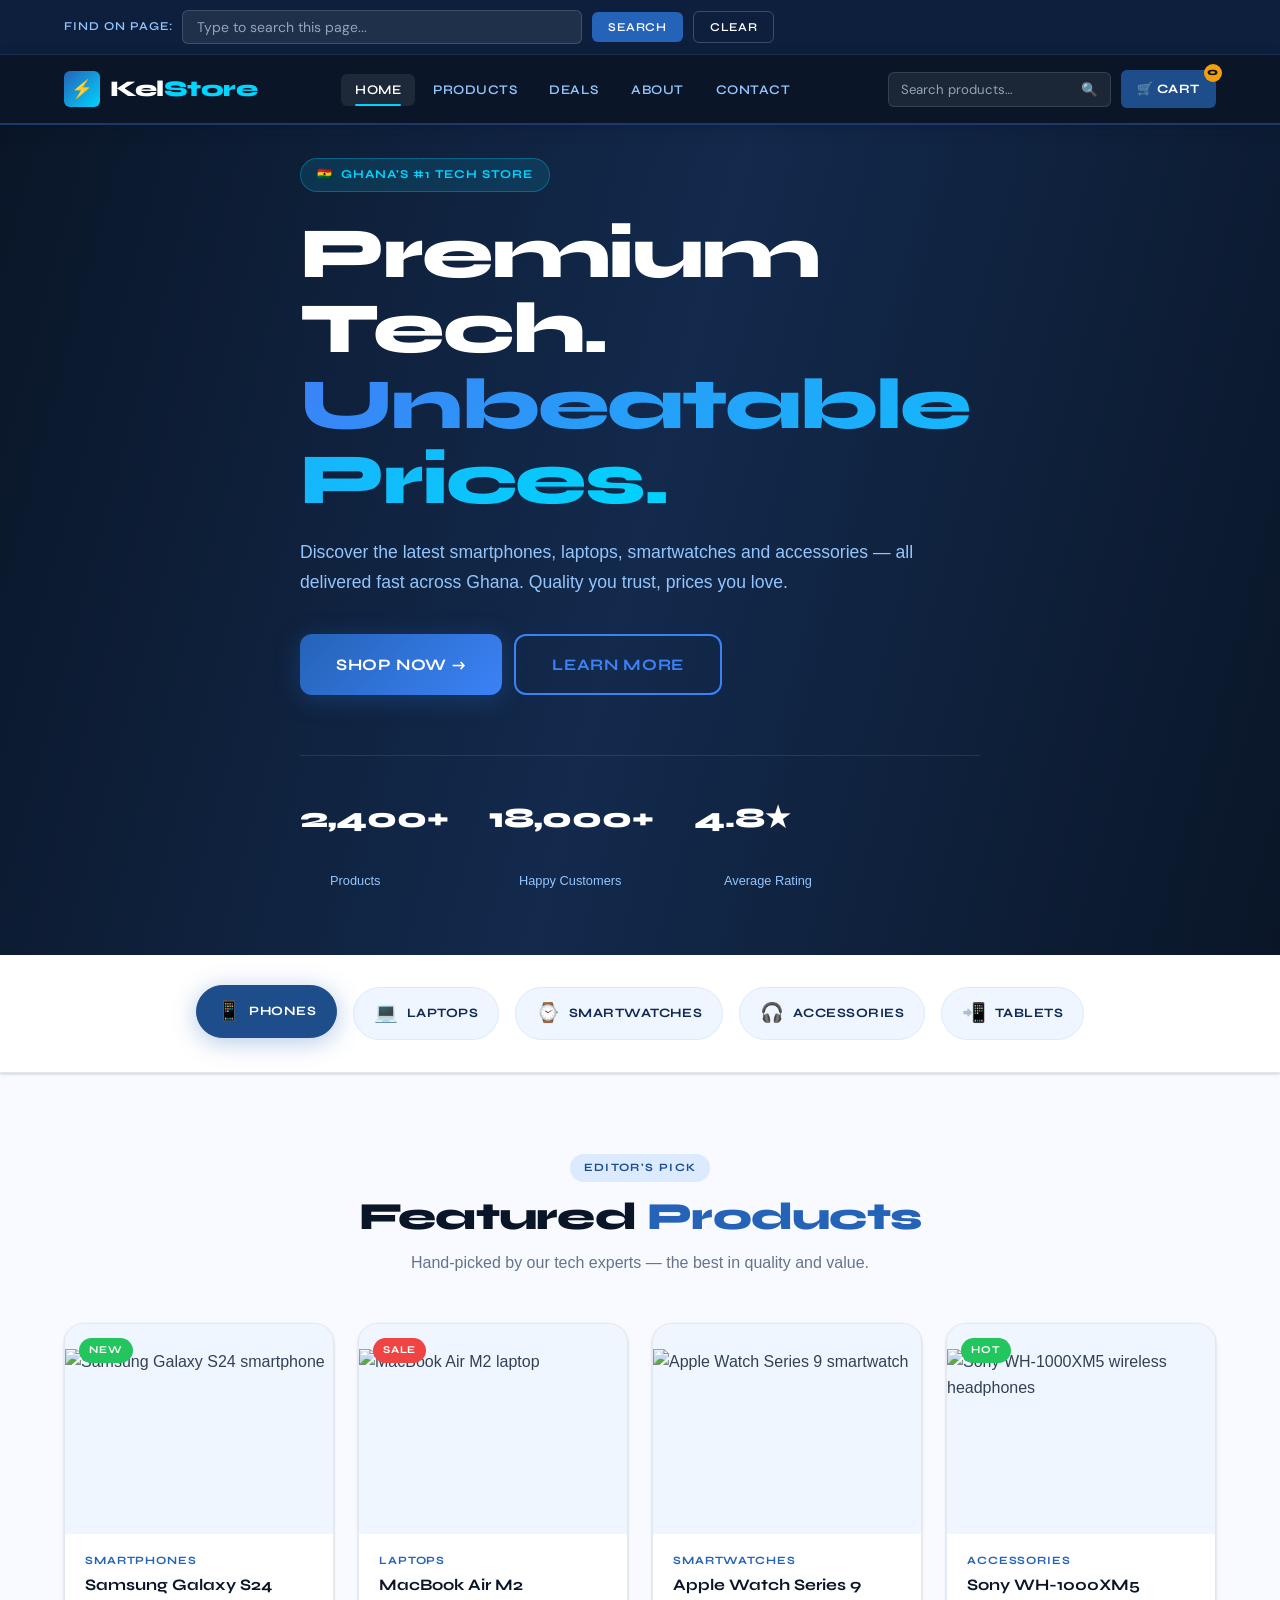
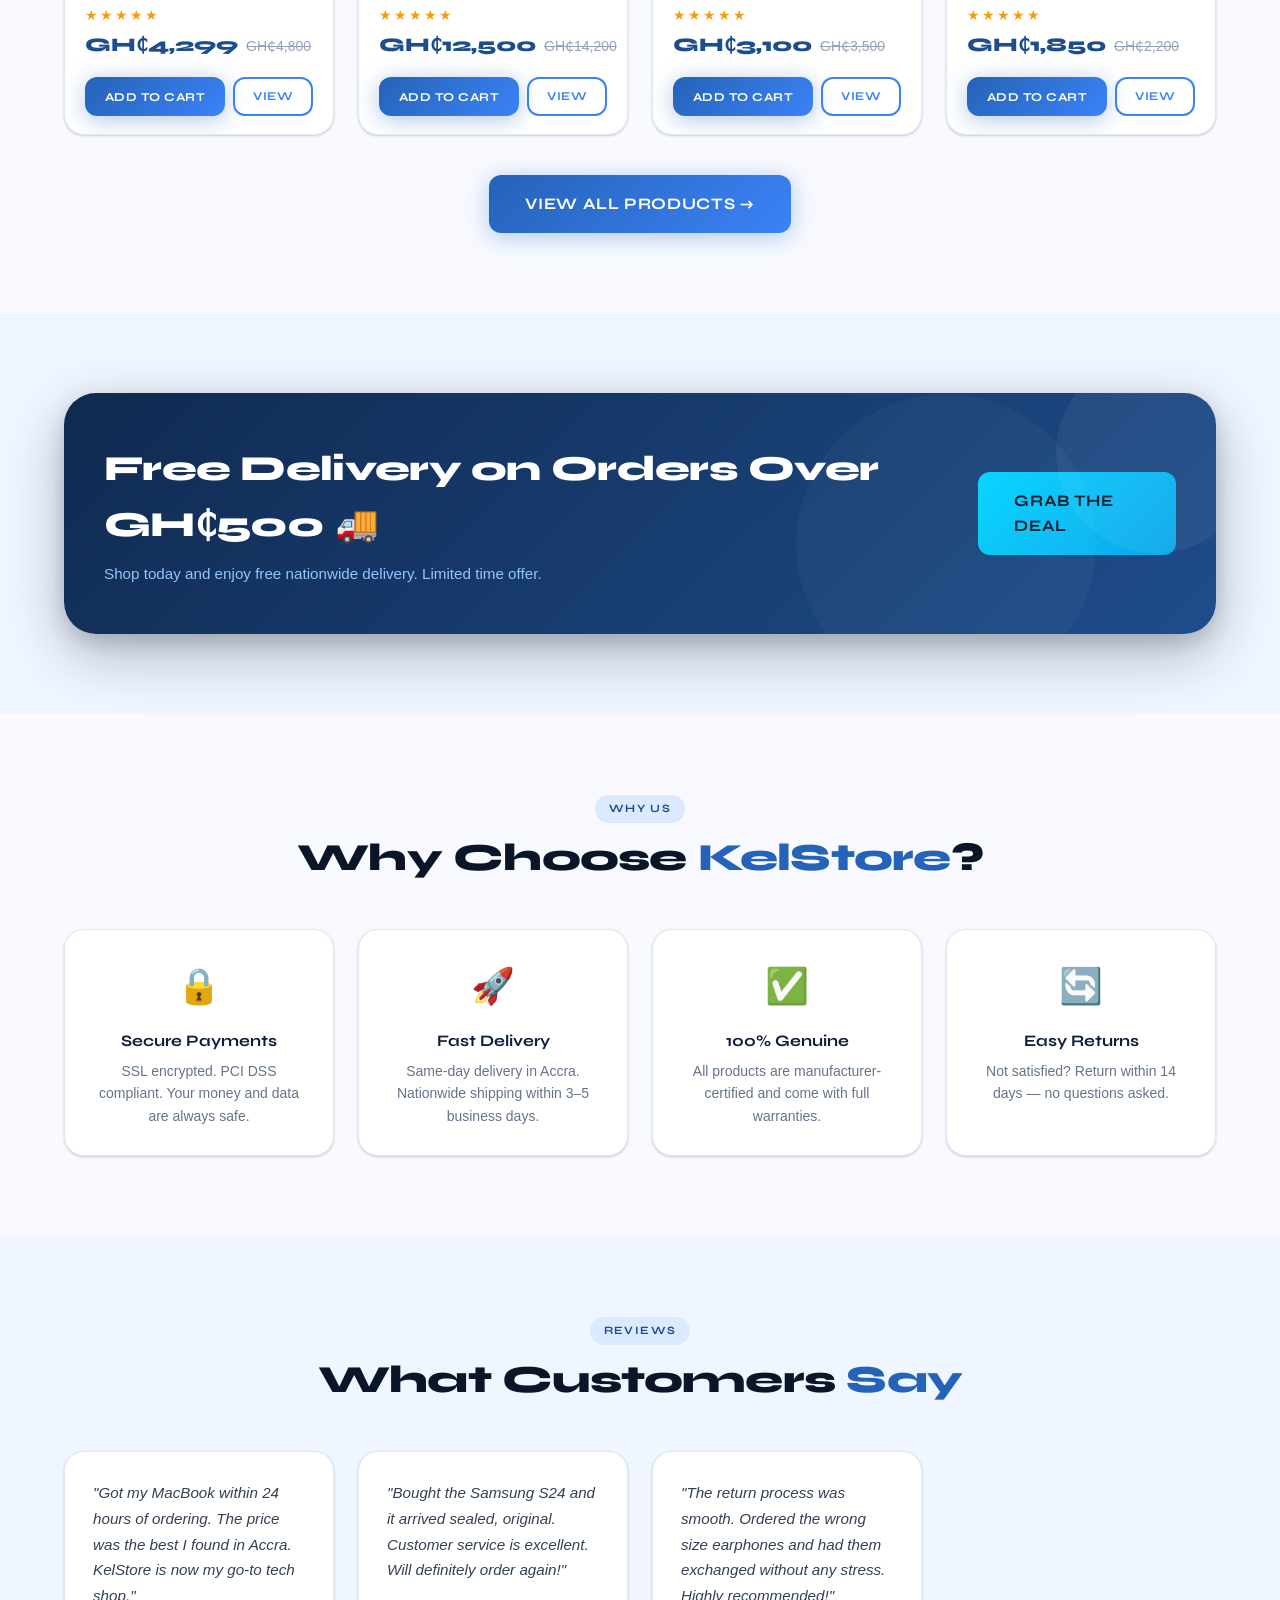
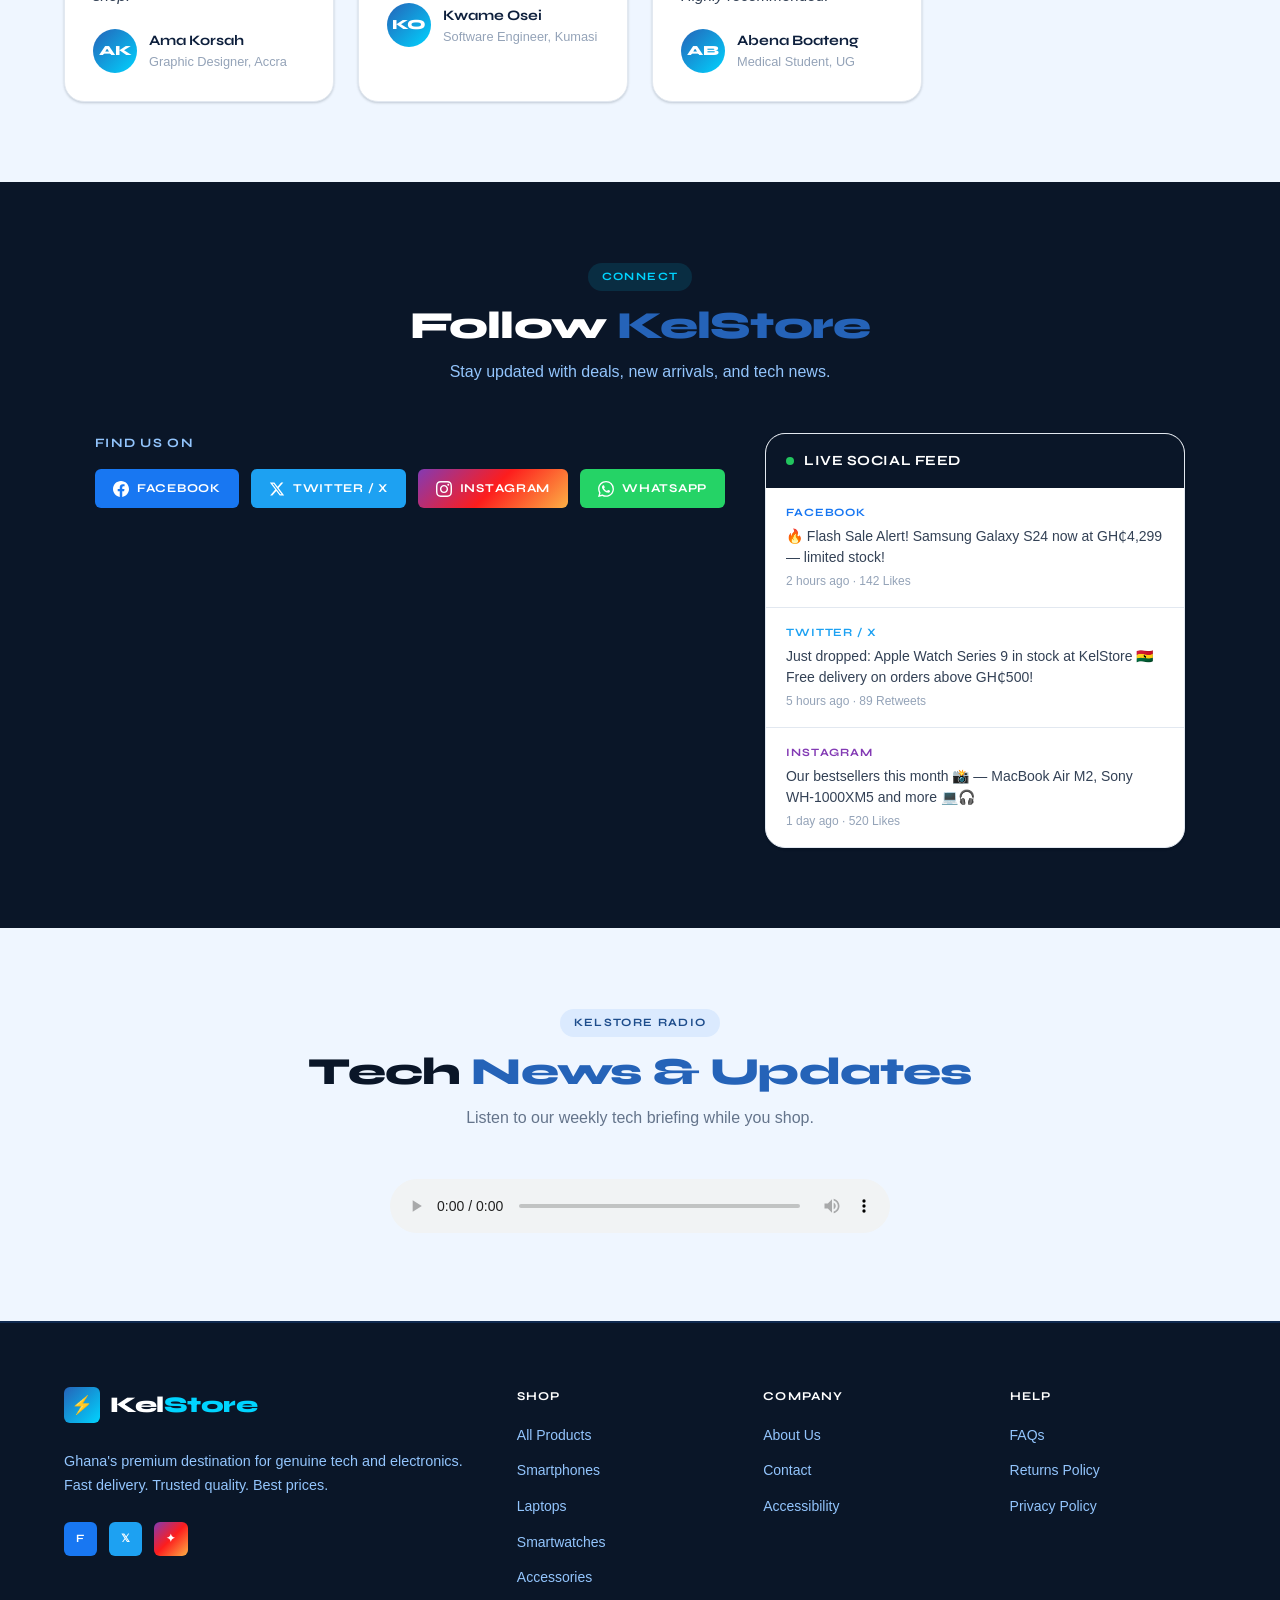
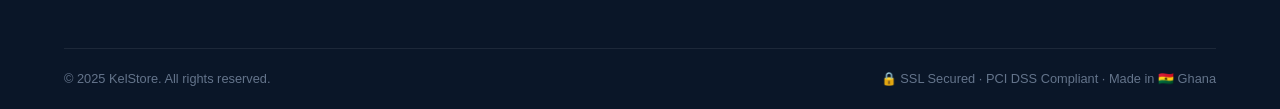
==== index.html @ a3b71a14 "New Commit Message" ====
<!DOCTYPE html>
<html lang="en">
<head>
  <meta charset="UTF-8">
  <meta name="viewport" content="width=device-width, initial-scale=1.0">
  <meta name="description" content="KelStore — Ghana's premium tech and electronics store. Shop phones, laptops, smartwatches and accessories.">
  <title>KelStore — Premium Tech & Electronics</title>
  <link rel="stylesheet" href="style.css">
  <link rel="icon" href="data:image/svg+xml,<svg xmlns='http://www.w3.org/2000/svg' viewBox='0 0 100 100'><text y='.9em' font-size='90'>⚡</text></svg>">

</head>
<body>

  <a href="#main-content" class="skip-link">Skip to main content</a>

  <div class="page-search-bar" role="search" aria-label="Search page content">
    <div class="container">
      <label for="pageSearchInput">Find on page:</label>
      <input type="search" id="pageSearchInput" class="page-search-input"
        placeholder="Type to search this page..." aria-label="Search text on this page">
      <button id="pageSearchBtn" class="page-search-btn" aria-label="Search">Search</button>
      <button id="pageSearchClear" class="page-search-btn" style="background:transparent;border:1px solid rgba(255,255,255,0.2);" aria-label="Clear search">Clear</button>
      <span id="searchStatus" style="color:var(--blue-200);font-size:0.8rem;margin-left:8px;" aria-live="polite"></span>
    </div>
  </div>

  <nav class="navbar" role="navigation" aria-label="Main navigation">
    <div class="nav-container">
      <a href="index.html" class="nav-logo" aria-label="KelStore Home">
        <div class="nav-logo-icon" aria-hidden="true">⚡</div>
        <span class="nav-logo-text">Kel<span>Store</span></span>
      </a>
      <ul class="nav-links" id="navLinks" role="list">
        <li><a href="index.html" class="active" aria-current="page">Home</a></li>
        <li><a href="products.html">Products</a></li>
        <li><a href="product-detail.html">Deals</a></li>
        <li><a href="about.html">About</a></li>
        <li><a href="contact.html">Contact</a></li>
      </ul>
      <div class="nav-actions">
        <div class="nav-search" role="search" aria-label="Search products">
          <label for="navSearchInput" class="sr-only">Search products</label>
          <input type="search" id="navSearchInput" placeholder="Search products…" aria-label="Search products">
          <button aria-label="Submit search">🔍</button>
        </div>
        <a href="cart.html" class="btn-cart" aria-label="View cart">
          🛒 Cart <span class="cart-badge" aria-label="items in cart">0</span>
        </a>
        <button class="nav-toggle" id="navToggle" aria-expanded="false" aria-controls="navLinks" aria-label="Toggle navigation menu">
          <span></span><span></span><span></span>
        </button>
      </div>
    </div>
  </nav>

  <main id="main-content">

    <!-- HERO — uploaded video, visible, text readable -->
    <section class="hero" aria-label="Welcome to KelStore">
      <video class="hero-video" autoplay muted loop playsinline aria-hidden="true">
        <source src="images/backdrop.mp4" type="video/mp4">
      </video>
      <div class="hero-overlay" aria-hidden="true"></div>

      <div class="container">
        <div class="hero-content">
          <div class="hero-tag"><span>🇬🇭</span> Ghana's #1 Tech Store</div>
          <h1 class="hero-title">
            Premium Tech.<br><span>Unbeatable Prices.</span>
          </h1>
          <p class="hero-subtitle">
            Discover the latest smartphones, laptops, smartwatches and accessories —
            all delivered fast across Ghana. Quality you trust, prices you love.
          </p>
          <div class="hero-cta">
            <a href="products.html" class="btn btn-primary btn-lg">Shop Now →</a>
            <a href="about.html" class="btn btn-secondary btn-lg">Learn More</a>
          </div>
          <div class="hero-stats">
            <div><div class="hero-stat-number">2,400+</div><div class="hero-stat-label">Products</div></div>
            <div><div class="hero-stat-number">18,000+</div><div class="hero-stat-label">Happy Customers</div></div>
            <div><div class="hero-stat-number">4.8★</div><div class="hero-stat-label">Average Rating</div></div>
          </div>
        </div>
      </div>
    </section>

    <!-- Category Strip -->
    <div class="category-strip">
      <div class="container">
        <div class="category-strip-inner">
          <a href="products.html?cat=phones"      class="category-chip active"><span>📱</span> Phones</a>
          <a href="products.html?cat=laptops"     class="category-chip"><span>💻</span> Laptops</a>
          <a href="products.html?cat=watches"     class="category-chip"><span>⌚</span> Smartwatches</a>
          <a href="products.html?cat=accessories" class="category-chip"><span>🎧</span> Accessories</a>
          <a href="products.html?cat=tablets"     class="category-chip"><span>📲</span> Tablets</a>
        </div>
      </div>
    </div>

    <!-- Featured Products — real images -->
    <section class="section" aria-labelledby="featured-title">
      <div class="container">
        <div class="section-header">
          <span class="section-tag">Editor's Pick</span>
          <h2 class="section-title" id="featured-title">Featured <span>Products</span></h2>
          <p class="section-subtitle">Hand-picked by our tech experts — the best in quality and value.</p>
        </div>

        <div class="product-grid">

          <!-- Samsung Galaxy S24 -->
          <article class="product-card" aria-label="Samsung Galaxy S24">
            <span class="product-card-badge new">New</span>
            <div class="product-card-image">
              <img src="https://images.unsplash.com/photo-1610945265064-0e34e5519bbf?w=400&q=80"
                alt="Samsung Galaxy S24 smartphone" loading="lazy">
            </div>
            <div class="product-card-body">
              <div class="product-card-category">Smartphones</div>
              <h3 class="product-card-name">Samsung Galaxy S24</h3>
              <div class="stars" aria-label="4.8 out of 5 stars">★★★★★</div>
              <div class="product-card-price">
                <span class="price-current">GH₵4,299</span>
                <span class="price-old">GH₵4,800</span>
              </div>
              <div class="product-card-footer">
                <button class="btn btn-primary btn-sm" style="flex:1"
                  onclick="addToCart('s24','Samsung Galaxy S24',4299,'https://images.unsplash.com/photo-1610945265064-0e34e5519bbf?w=80&q=60')"
                  aria-label="Add Samsung Galaxy S24 to cart">Add to Cart</button>
                <a href="product-detail.html" class="btn btn-secondary btn-sm">View</a>
              </div>
            </div>
          </article>

          <!-- MacBook Air M2 -->
          <article class="product-card" aria-label="MacBook Air M2">
            <span class="product-card-badge sale">Sale</span>
            <div class="product-card-image">
              <img src="https://images.unsplash.com/photo-1517336714731-489689fd1ca8?w=400&q=80"
                alt="MacBook Air M2 laptop" loading="lazy">
            </div>
            <div class="product-card-body">
              <div class="product-card-category">Laptops</div>
              <h3 class="product-card-name">MacBook Air M2</h3>
              <div class="stars" aria-label="4.9 out of 5 stars">★★★★★</div>
              <div class="product-card-price">
                <span class="price-current">GH₵12,500</span>
                <span class="price-old">GH₵14,200</span>
              </div>
              <div class="product-card-footer">
                <button class="btn btn-primary btn-sm" style="flex:1"
                  onclick="addToCart('mba','MacBook Air M2',12500,'https://images.unsplash.com/photo-1517336714731-489689fd1ca8?w=80&q=60')"
                  aria-label="Add MacBook Air M2 to cart">Add to Cart</button>
                <a href="product-detail.html" class="btn btn-secondary btn-sm">View</a>
              </div>
            </div>
          </article>

          <!-- Apple Watch Series 9 -->
          <article class="product-card" aria-label="Apple Watch Series 9">
            <div class="product-card-image">
              <img src="https://images.unsplash.com/photo-1546868871-7041f2a55e12?w=400&q=80"
                alt="Apple Watch Series 9 smartwatch" loading="lazy">
            </div>
            <div class="product-card-body">
              <div class="product-card-category">Smartwatches</div>
              <h3 class="product-card-name">Apple Watch Series 9</h3>
              <div class="stars" aria-label="4.7 out of 5 stars">★★★★★</div>
              <div class="product-card-price">
                <span class="price-current">GH₵3,100</span>
                <span class="price-old">GH₵3,500</span>
              </div>
              <div class="product-card-footer">
                <button class="btn btn-primary btn-sm" style="flex:1"
                  onclick="addToCart('aws9','Apple Watch Series 9',3100,'https://images.unsplash.com/photo-1546868871-7041f2a55e12?w=80&q=60')"
                  aria-label="Add Apple Watch Series 9 to cart">Add to Cart</button>
                <a href="product-detail.html" class="btn btn-secondary btn-sm">View</a>
              </div>
            </div>
          </article>

          <!-- Sony WH-1000XM5 -->
          <article class="product-card" aria-label="Sony WH-1000XM5 Headphones">
            <span class="product-card-badge new">Hot</span>
            <div class="product-card-image">
              <img src="https://images.unsplash.com/photo-1505740420928-5e560c06d30e?w=400&q=80"
                alt="Sony WH-1000XM5 wireless headphones" loading="lazy">
            </div>
            <div class="product-card-body">
              <div class="product-card-category">Accessories</div>
              <h3 class="product-card-name">Sony WH-1000XM5</h3>
              <div class="stars" aria-label="4.6 out of 5 stars">★★★★★</div>
              <div class="product-card-price">
                <span class="price-current">GH₵1,850</span>
                <span class="price-old">GH₵2,200</span>
              </div>
              <div class="product-card-footer">
                <button class="btn btn-primary btn-sm" style="flex:1"
                  onclick="addToCart('sony','Sony WH-1000XM5',1850,'https://images.unsplash.com/photo-1505740420928-5e560c06d30e?w=80&q=60')"
                  aria-label="Add Sony WH-1000XM5 to cart">Add to Cart</button>
                <a href="product-detail.html" class="btn btn-secondary btn-sm">View</a>
              </div>
            </div>
          </article>

        </div>

        <div style="text-align:center;margin-top:40px">
          <a href="products.html" class="btn btn-primary btn-lg">View All Products →</a>
        </div>
      </div>
    </section>

    <!-- Promo Banner -->
    <section class="section section-alt" aria-label="Current promotion">
      <div class="container">
        <div class="promo-banner">
          <div>
            <div class="promo-title">Free Delivery on Orders Over GH₵500 🚚</div>
            <p class="promo-subtitle">Shop today and enjoy free nationwide delivery. Limited time offer.</p>
          </div>
          <a href="products.html" class="btn btn-accent btn-lg">Grab the Deal</a>
        </div>
      </div>
    </section>

    <!-- Why KelStore -->
    <section class="section" aria-labelledby="features-title">
      <div class="container">
        <div class="section-header">
          <span class="section-tag">Why Us</span>
          <h2 class="section-title" id="features-title">Why Choose <span>KelStore</span>?</h2>
        </div>
        <div class="feature-grid">
          <div class="feature-card"><div class="feature-icon" aria-hidden="true">🔒</div><h3 class="feature-title">Secure Payments</h3><p class="feature-desc">SSL encrypted. PCI DSS compliant. Your money and data are always safe.</p></div>
          <div class="feature-card"><div class="feature-icon" aria-hidden="true">🚀</div><h3 class="feature-title">Fast Delivery</h3><p class="feature-desc">Same-day delivery in Accra. Nationwide shipping within 3–5 business days.</p></div>
          <div class="feature-card"><div class="feature-icon" aria-hidden="true">✅</div><h3 class="feature-title">100% Genuine</h3><p class="feature-desc">All products are manufacturer-certified and come with full warranties.</p></div>
          <div class="feature-card"><div class="feature-icon" aria-hidden="true">🔄</div><h3 class="feature-title">Easy Returns</h3><p class="feature-desc">Not satisfied? Return within 14 days — no questions asked.</p></div>
        </div>
      </div>
    </section>

    <!-- Testimonials -->
    <section class="section section-alt" aria-labelledby="testimonials-title">
      <div class="container">
        <div class="section-header">
          <span class="section-tag">Reviews</span>
          <h2 class="section-title" id="testimonials-title">What Customers <span>Say</span></h2>
        </div>
        <div class="product-grid">
          <div class="testimonial-card"><p class="testimonial-text">"Got my MacBook within 24 hours of ordering. The price was the best I found in Accra. KelStore is now my go-to tech shop."</p><div class="testimonial-author"><div class="testimonial-avatar" aria-hidden="true">AK</div><div><div class="testimonial-name">Ama Korsah</div><div class="testimonial-role">Graphic Designer, Accra</div></div></div></div>
          <div class="testimonial-card"><p class="testimonial-text">"Bought the Samsung S24 and it arrived sealed, original. Customer service is excellent. Will definitely order again!"</p><div class="testimonial-author"><div class="testimonial-avatar" aria-hidden="true">KO</div><div><div class="testimonial-name">Kwame Osei</div><div class="testimonial-role">Software Engineer, Kumasi</div></div></div></div>
          <div class="testimonial-card"><p class="testimonial-text">"The return process was smooth. Ordered the wrong size earphones and had them exchanged without any stress. Highly recommended!"</p><div class="testimonial-author"><div class="testimonial-avatar" aria-hidden="true">AB</div><div><div class="testimonial-name">Abena Boateng</div><div class="testimonial-role">Medical Student, UG</div></div></div></div>
        </div>
      </div>
    </section>

    <!-- Social Media & Newsfeed -->
    <section class="section section-dark" aria-labelledby="social-title">
      <div class="container">
        <div class="section-header">
          <span class="section-tag">Connect</span>
          <h2 class="section-title" id="social-title">Follow <span>KelStore</span></h2>
          <p class="section-subtitle">Stay updated with deals, new arrivals, and tech news.</p>
        </div>
        <div style="display:flex;flex-wrap:wrap;gap:40px;align-items:flex-start;justify-content:center;">
          <div>
            <h3 style="font-family:var(--font-display);color:var(--blue-200);font-size:.8rem;letter-spacing:.1em;text-transform:uppercase;margin-bottom:16px;">Find us on</h3>
            <div class="social-strip">
              <a href="#" class="social-btn facebook" target="_blank" rel="noopener noreferrer" aria-label="KelStore on Facebook"><svg width="16" height="16" viewBox="0 0 24 24" fill="currentColor" aria-hidden="true"><path d="M24 12.073c0-6.627-5.373-12-12-12s-12 5.373-12 12c0 5.99 4.388 10.954 10.125 11.854v-8.385H7.078v-3.47h3.047V9.43c0-3.007 1.792-4.669 4.533-4.669 1.312 0 2.686.235 2.686.235v2.953H15.83c-1.491 0-1.956.925-1.956 1.874v2.25h3.328l-.532 3.47h-2.796v8.385C19.612 23.027 24 18.062 24 12.073z"/></svg> Facebook</a>
              <a href="#" class="social-btn twitter" target="_blank" rel="noopener noreferrer" aria-label="KelStore on Twitter"><svg width="16" height="16" viewBox="0 0 24 24" fill="currentColor" aria-hidden="true"><path d="M18.244 2.25h3.308l-7.227 8.26 8.502 11.24H16.17l-5.214-6.817L4.99 21.75H1.68l7.73-8.835L1.254 2.25H8.08l4.713 6.231zm-1.161 17.52h1.833L7.084 4.126H5.117z"/></svg> Twitter / X</a>
              <a href="#" class="social-btn instagram" target="_blank" rel="noopener noreferrer" aria-label="KelStore on Instagram"><svg width="16" height="16" viewBox="0 0 24 24" fill="currentColor" aria-hidden="true"><path d="M12 2.163c3.204 0 3.584.012 4.85.07 3.252.148 4.771 1.691 4.919 4.919.058 1.265.069 1.645.069 4.849 0 3.205-.012 3.584-.069 4.849-.149 3.225-1.664 4.771-4.919 4.919-1.266.058-1.644.07-4.85.07-3.204 0-3.584-.012-4.849-.07-3.26-.149-4.771-1.699-4.919-4.92-.058-1.265-.07-1.644-.07-4.849 0-3.204.013-3.583.07-4.849.149-3.227 1.664-4.771 4.919-4.919 1.266-.057 1.645-.069 4.849-.069zm0-2.163c-3.259 0-3.667.014-4.947.072-4.358.2-6.78 2.618-6.98 6.98-.059 1.281-.073 1.689-.073 4.948 0 3.259.014 3.668.072 4.948.2 4.358 2.618 6.78 6.98 6.98 1.281.058 1.689.072 4.948.072 3.259 0 3.668-.014 4.948-.072 4.354-.2 6.782-2.618 6.979-6.98.059-1.28.073-1.689.073-4.948 0-3.259-.014-3.667-.072-4.947-.196-4.354-2.617-6.78-6.979-6.98-1.281-.059-1.69-.073-4.949-.073zm0 5.838c-3.403 0-6.162 2.759-6.162 6.162s2.759 6.163 6.162 6.163 6.162-2.759 6.162-6.163c0-3.403-2.759-6.162-6.162-6.162zm0 10.162c-2.209 0-4-1.79-4-4 0-2.209 1.791-4 4-4s4 1.791 4 4c0 2.21-1.791 4-4 4zm6.406-11.845c-.796 0-1.441.645-1.441 1.44s.645 1.44 1.441 1.44c.795 0 1.439-.645 1.439-1.44s-.644-1.44-1.439-1.44z"/></svg> Instagram</a>
              <a href="#" class="social-btn whatsapp" target="_blank" rel="noopener noreferrer" aria-label="KelStore on WhatsApp"><svg width="16" height="16" viewBox="0 0 24 24" fill="currentColor" aria-hidden="true"><path d="M17.472 14.382c-.297-.149-1.758-.867-2.03-.967-.273-.099-.471-.148-.67.15-.197.297-.767.966-.94 1.164-.173.199-.347.223-.644.075-.297-.15-1.255-.463-2.39-1.475-.883-.788-1.48-1.761-1.653-2.059-.173-.297-.018-.458.13-.606.134-.133.298-.347.446-.52.149-.174.198-.298.298-.497.099-.198.05-.371-.025-.52-.075-.149-.669-1.612-.916-2.207-.242-.579-.487-.5-.669-.51-.173-.008-.371-.01-.57-.01-.198 0-.52.074-.792.372-.272.297-1.04 1.016-1.04 2.479 0 1.462 1.065 2.875 1.213 3.074.149.198 2.096 3.2 5.077 4.487.709.306 1.262.489 1.694.625.712.227 1.36.195 1.871.118.571-.085 1.758-.719 2.006-1.413.248-.694.248-1.289.173-1.413-.074-.124-.272-.198-.57-.347m-5.421 7.403h-.004a9.87 9.87 0 01-5.031-1.378l-.361-.214-3.741.982.998-3.648-.235-.374a9.86 9.86 0 01-1.51-5.26c.001-5.45 4.436-9.884 9.888-9.884 2.64 0 5.122 1.03 6.988 2.898a9.825 9.825 0 012.893 6.994c-.003 5.45-4.437 9.884-9.885 9.884m8.413-18.297A11.815 11.815 0 0012.05 0C5.495 0 .16 5.335.157 11.892c0 2.096.547 4.142 1.588 5.945L.057 24l6.305-1.654a11.882 11.882 0 005.683 1.448h.005c6.554 0 11.89-5.335 11.893-11.893a11.821 11.821 0 00-3.48-8.413z"/></svg> WhatsApp</a>
            </div>
          </div>
          <div style="flex:1;min-width:280px;max-width:420px;">
            <div class="newsfeed" role="feed" aria-label="KelStore social media updates">
              <div class="newsfeed-header"><div class="newsfeed-dot" aria-hidden="true"></div><h3>Live Social Feed</h3></div>
              <div class="newsfeed-item"><div class="newsfeed-platform fb">Facebook</div><p class="newsfeed-text">🔥 Flash Sale Alert! Samsung Galaxy S24 now at GH₵4,299 — limited stock!</p><div class="newsfeed-time">2 hours ago · 142 Likes</div></div>
              <div class="newsfeed-item"><div class="newsfeed-platform tw">Twitter / X</div><p class="newsfeed-text">Just dropped: Apple Watch Series 9 in stock at KelStore 🇬🇭 Free delivery on orders above GH₵500!</p><div class="newsfeed-time">5 hours ago · 89 Retweets</div></div>
              <div class="newsfeed-item"><div class="newsfeed-platform ig">Instagram</div><p class="newsfeed-text">Our bestsellers this month 📸 — MacBook Air M2, Sony WH-1000XM5 and more 💻🎧</p><div class="newsfeed-time">1 day ago · 520 Likes</div></div>
            </div>
          </div>
        </div>
      </div>
    </section>

    <!-- Audio multimedia element -->
    <section class="section section-alt" aria-labelledby="media-title">
      <div class="container" style="text-align:center">
        <div class="section-header">
          <span class="section-tag">KelStore Radio</span>
          <h2 class="section-title" id="media-title">Tech <span>News & Updates</span></h2>
          <p class="section-subtitle">Listen to our weekly tech briefing while you shop.</p>
        </div>
        <audio controls style="width:100%;max-width:500px;margin:0 auto;border-radius:var(--radius-md);" aria-label="KelStore weekly tech briefing audio">
          <source src="https://www.w3schools.com/html/horse.ogg" type="audio/ogg">
          <source src="https://www.w3schools.com/html/horse.mp3" type="audio/mpeg">
          Your browser does not support the audio element.
        </audio>
      </div>
    </section>

  </main>

  <footer role="contentinfo">
    <div class="container">
      <div class="footer-grid">
        <div>
          <a href="index.html" class="nav-logo" aria-label="KelStore home" style="margin-bottom:12px;display:inline-flex">
            <div class="nav-logo-icon" aria-hidden="true">⚡</div>
            <span class="nav-logo-text">Kel<span>Store</span></span>
          </a>
          <p class="footer-brand-desc">Ghana's premium destination for genuine tech and electronics. Fast delivery. Trusted quality. Best prices.</p>
          <div class="social-strip">
            <a href="#" class="social-btn facebook" style="padding:8px 12px;font-size:.7rem" aria-label="Facebook">f</a>
            <a href="#" class="social-btn twitter"  style="padding:8px 12px;font-size:.7rem" aria-label="Twitter">𝕏</a>
            <a href="#" class="social-btn instagram" style="padding:8px 12px;font-size:.7rem" aria-label="Instagram">✦</a>
          </div>
        </div>
        <div><h3 class="footer-heading">Shop</h3><ul class="footer-links"><li><a href="products.html">All Products</a></li><li><a href="products.html">Smartphones</a></li><li><a href="products.html">Laptops</a></li><li><a href="products.html">Smartwatches</a></li><li><a href="products.html">Accessories</a></li></ul></div>
        <div><h3 class="footer-heading">Company</h3><ul class="footer-links"><li><a href="about.html">About Us</a></li><li><a href="contact.html">Contact</a></li><li><a href="about.html">Accessibility</a></li></ul></div>
        <div><h3 class="footer-heading">Help</h3><ul class="footer-links"><li><a href="contact.html">FAQs</a></li><li><a href="#">Returns Policy</a></li><li><a href="#">Privacy Policy</a></li></ul></div>
      </div>
      <div class="footer-bottom">
        <p>© 2025 KelStore. All rights reserved.</p>
        <p>🔒 SSL Secured · PCI DSS Compliant · Made in 🇬🇭 Ghana</p>
      </div>
    </div>
  </footer>

  <script src="js/main.js"></script>
</body>
</html>
---- style.css ----
/* =============================================
   KELSTORE — External Stylesheet
   Blue & White Corporate Tech Theme
   ============================================= */

@import url('https://fonts.googleapis.com/css2?family=Syne:wght@400;600;700;800&family=DM+Sans:ital,wght@0,300;0,400;0,500;1,300&display=swap');

/* ── CSS Variables ───────────────────────── */
:root {
  --blue-900: #0a1628;
  --blue-800: #0d1f3c;
  --blue-700: #102a50;
  --blue-600: #1a3a6b;
  --blue-500: #1e4d8c;
  --blue-400: #2563b8;
  --blue-300: #3b82f6;
  --blue-200: #93c5fd;
  --blue-100: #dbeafe;
  --blue-50:  #eff6ff;
  --white:    #ffffff;
  --off-white:#f8faff;
  --grey-100: #e2e8f0;
  --grey-300: #94a3b8;
  --grey-500: #64748b;
  --grey-700: #334155;
  --accent:   #00d4ff;
  --accent2:  #f59e0b;
  --danger:   #ef4444;
  --success:  #22c55e;

  --font-display: 'Syne', sans-serif;
  --font-body:    'DM Sans', sans-serif;

  --radius-sm:  6px;
  --radius-md:  12px;
  --radius-lg:  20px;
  --radius-xl:  32px;

  --shadow-sm:  0 1px 3px rgba(10,22,40,0.12), 0 1px 2px rgba(10,22,40,0.08);
  --shadow-md:  0 4px 16px rgba(10,22,40,0.16), 0 2px 6px rgba(10,22,40,0.10);
  --shadow-lg:  0 10px 40px rgba(10,22,40,0.20), 0 4px 12px rgba(10,22,40,0.12);
  --shadow-xl:  0 20px 60px rgba(10,22,40,0.28), 0 8px 20px rgba(10,22,40,0.16);
  --shadow-blue: 0 4px 24px rgba(37,99,184,0.35);

  --transition: all 0.25s cubic-bezier(0.4,0,0.2,1);
  --nav-height: 70px;
}

/* ── Reset & Base ────────────────────────── */
*, *::before, *::after {
  box-sizing: border-box;
  margin: 0;
  padding: 0;
}

html {
  scroll-behavior: smooth;
  font-size: 16px;
}

body {
  font-family: 'Poppins', sans-serif;
  background-color: var(--off-white);
  color: var(--grey-700);
  line-height: 1.6;
  min-width: 320px;
  overflow-x: hidden;
}

img, video {
  max-width: 100%;
  display: block;
}

a {
  color: inherit;
  text-decoration: none;
}

ul {
  list-style: none;
}

/* ── Skip to content (Accessibility) ─────── */
.skip-link {
  position: absolute;
  top: -60px;
  left: 0;
  background: var(--accent);
  color: var(--blue-900);
  padding: 12px 20px;
  font-family: var(--font-display);
  font-weight: 700;
  font-size: 0.875rem;
  letter-spacing: 0.05em;
  text-transform: uppercase;
  z-index: 9999;
  border-bottom-right-radius: var(--radius-md);
  transition: var(--transition);
}

.skip-link:focus {
  top: 0;
}

/* ── On-page text search ─────────────────── */
.page-search-bar {
  background: var(--blue-800);
  border-bottom: 1px solid rgba(255,255,255,0.08);
  padding: 10px 0;
}

.page-search-bar .container {
  display: flex;
  align-items: center;
  gap: 10px;
}

.page-search-bar label {
  color: var(--blue-200);
  font-family: var(--font-display);
  font-size: 0.75rem;
  font-weight: 600;
  letter-spacing: 0.08em;
  text-transform: uppercase;
  white-space: nowrap;
}

.page-search-input {
  flex: 1;
  max-width: 400px;
  background: rgba(255,255,255,0.08);
  border: 1px solid rgba(255,255,255,0.15);
  border-radius: var(--radius-sm);
  color: var(--white);
  font-family: var(--font-body);
  font-size: 0.875rem;
  padding: 7px 14px;
  outline: none;
  transition: var(--transition);
}

.page-search-input::placeholder { color: var(--grey-300); }
.page-search-input:focus {
  border-color: var(--accent);
  box-shadow: 0 0 0 3px rgba(0,212,255,0.15);
}

.page-search-btn {
  background: var(--blue-400);
  border: none;
  border-radius: var(--radius-sm);
  color: var(--white);
  cursor: pointer;
  font-family: var(--font-display);
  font-size: 0.75rem;
  font-weight: 600;
  letter-spacing: 0.06em;
  padding: 8px 16px;
  text-transform: uppercase;
  transition: var(--transition);
}

.page-search-btn:hover {
  background: var(--blue-300);
  box-shadow: var(--shadow-blue);
}

.search-highlight {
  background: var(--accent2);
  color: var(--blue-900);
  border-radius: 3px;
  padding: 0 2px;
}

/* ── Navigation ──────────────────────────── */
.navbar {
  position: sticky;
  top: 0;
  z-index: 1000;
  background: var(--blue-900);
  border-bottom: 2px solid var(--blue-600);
  height: var(--nav-height);
  box-shadow: var(--shadow-md);
}

.nav-container {
  display: flex;
  align-items: center;
  justify-content: space-between;
  height: 100%;
  max-width: 1200px;
  margin: 0 auto;
  padding: 0 24px;
}

.nav-logo {
  display: flex;
  align-items: center;
  gap: 10px;
}

.nav-logo-icon {
  width: 36px;
  height: 36px;
  background: linear-gradient(135deg, var(--blue-400), var(--accent));
  border-radius: var(--radius-sm);
  display: flex;
  align-items: center;
  justify-content: center;
  font-size: 1.1rem;
}

.nav-logo-text {
  font-family: var(--font-display);
  font-size: 1.4rem;
  font-weight: 800;
  color: var(--white);
  letter-spacing: -0.02em;
}

.nav-logo-text span {
  color: var(--accent);
}

.nav-links {
  display: flex;
  align-items: center;
  gap: 4px;
}

.nav-links a {
  font-family: var(--font-display);
  font-size: 0.825rem;
  font-weight: 600;
  color: var(--blue-200);
  letter-spacing: 0.04em;
  text-transform: uppercase;
  padding: 8px 14px;
  border-radius: var(--radius-sm);
  transition: var(--transition);
  position: relative;
}

.nav-links a:hover,
.nav-links a.active {
  color: var(--white);
  background: rgba(255,255,255,0.08);
}

.nav-links a.active::after {
  content: '';
  position: absolute;
  bottom: 0;
  left: 14px;
  right: 14px;
  height: 2px;
  background: var(--accent);
  border-radius: 2px;
}

.nav-actions {
  display: flex;
  align-items: center;
  gap: 10px;
}

.nav-search {
  display: flex;
  align-items: center;
  background: rgba(255,255,255,0.07);
  border: 1px solid rgba(255,255,255,0.12);
  border-radius: var(--radius-sm);
  overflow: hidden;
  transition: var(--transition);
}

.nav-search:focus-within {
  border-color: var(--accent);
  box-shadow: 0 0 0 3px rgba(0,212,255,0.15);
}

.nav-search input {
  background: transparent;
  border: none;
  color: var(--white);
  font-family: var(--font-body);
  font-size: 0.825rem;
  outline: none;
  padding: 8px 12px;
  width: 180px;
}

.nav-search input::placeholder { color: var(--grey-300); }

.nav-search button {
  background: transparent;
  border: none;
  color: var(--grey-300);
  cursor: pointer;
  padding: 8px 12px;
  transition: var(--transition);
}

.nav-search button:hover { color: var(--accent); }

.btn-cart {
  background: var(--blue-500);
  border: none;
  border-radius: var(--radius-sm);
  color: var(--white);
  cursor: pointer;
  font-family: var(--font-display);
  font-size: 0.8rem;
  font-weight: 700;
  letter-spacing: 0.04em;
  padding: 9px 16px;
  text-transform: uppercase;
  transition: var(--transition);
  display: flex;
  align-items: center;
  gap: 6px;
  position: relative;
}

.btn-cart:hover {
  background: var(--blue-400);
  box-shadow: var(--shadow-blue);
  transform: translateY(-1px);
}

.cart-badge {
  position: absolute;
  top: -6px;
  right: -6px;
  background: var(--accent2);
  color: var(--blue-900);
  font-size: 0.65rem;
  font-weight: 800;
  width: 18px;
  height: 18px;
  border-radius: 50%;
  display: flex;
  align-items: center;
  justify-content: center;
}

/* Hamburger */
.nav-toggle {
  display: none;
  flex-direction: column;
  gap: 5px;
  background: transparent;
  border: none;
  cursor: pointer;
  padding: 8px;
  border-radius: var(--radius-sm);
  transition: var(--transition);
}

.nav-toggle:hover { background: rgba(255,255,255,0.08); }

.nav-toggle span {
  display: block;
  width: 24px;
  height: 2px;
  background: var(--white);
  border-radius: 2px;
  transition: var(--transition);
}

/* ── Container ───────────────────────────── */
.container {
  max-width: 1200px;
  margin: 0 auto;
  padding: 0 24px;
}

/* ── Buttons ─────────────────────────────── */
.btn {
  display: inline-flex;
  align-items: center;
  justify-content: center;
  gap: 8px;
  border: none;
  border-radius: var(--radius-md);
  cursor: pointer;
  font-family: var(--font-display);
  font-weight: 700;
  letter-spacing: 0.04em;
  padding: 12px 28px;
  text-transform: uppercase;
  transition: var(--transition);
  font-size: 0.875rem;
}

.btn-primary {
  background: linear-gradient(135deg, var(--blue-400), var(--blue-300));
  color: var(--white);
  box-shadow: var(--shadow-blue);
}

.btn-primary:hover {
  transform: translateY(-2px);
  box-shadow: 0 8px 32px rgba(37,99,184,0.50);
}

.btn-secondary {
  background: transparent;
  border: 2px solid var(--blue-300);
  color: var(--blue-300);
}

.btn-secondary:hover {
  background: var(--blue-300);
  color: var(--white);
  transform: translateY(-2px);
}

.btn-accent {
  background: linear-gradient(135deg, var(--accent), #0ea5e9);
  color: var(--blue-900);
}

.btn-accent:hover {
  transform: translateY(-2px);
  box-shadow: 0 8px 32px rgba(0,212,255,0.40);
}

.btn-sm {
  padding: 8px 18px;
  font-size: 0.75rem;
}

.btn-lg {
  padding: 16px 36px;
  font-size: 1rem;
}

/* ── Section Headers ─────────────────────── */
.section-header {
  text-align: center;
  margin-bottom: 48px;
}

.section-tag {
  display: inline-block;
  background: var(--blue-100);
  color: var(--blue-500);
  font-family: var(--font-display);
  font-size: 0.7rem;
  font-weight: 700;
  letter-spacing: 0.12em;
  padding: 5px 14px;
  border-radius: 100px;
  text-transform: uppercase;
  margin-bottom: 12px;
}

.section-title {
  font-family: var(--font-display);
  font-size: clamp(1.75rem, 3vw, 2.5rem);
  font-weight: 800;
  color: var(--blue-900);
  letter-spacing: -0.02em;
  line-height: 1.2;
}

.section-title span { color: var(--blue-400); }

.section-subtitle {
  color: var(--grey-500);
  font-size: 1rem;
  margin-top: 10px;
  max-width: 560px;
  margin-left: auto;
  margin-right: auto;
}

/* ── Product Card ────────────────────────── */
.product-card {
  background: var(--white);
  border-radius: var(--radius-lg);
  box-shadow: var(--shadow-sm);
  overflow: hidden;
  transition: var(--transition);
  border: 1px solid var(--grey-100);
  position: relative;
}

.product-card:hover {
  transform: translateY(-6px);
  box-shadow: var(--shadow-xl);
  border-color: var(--blue-200);
}

.product-card-badge {
  position: absolute;
  top: 14px;
  left: 14px;
  background: var(--blue-400);
  color: var(--white);
  font-family: var(--font-display);
  font-size: 0.65rem;
  font-weight: 700;
  letter-spacing: 0.08em;
  padding: 4px 10px;
  border-radius: 100px;
  text-transform: uppercase;
  z-index: 1;
}

.product-card-badge.sale { background: var(--danger); }
.product-card-badge.new  { background: var(--success); }

.product-card-image {
  background: var(--blue-50);
  height: 200px;
  display: flex;
  align-items: center;
  justify-content: center;
  overflow: hidden;
  position: relative;
}

.product-card-image img {
  max-height: 160px;
  object-fit: contain;
  transition: var(--transition);
}

.product-card:hover .product-card-image img {
  transform: scale(1.05);
}

.product-card-img-placeholder {
  font-size: 4rem;
  opacity: 0.6;
}

.product-card-body {
  padding: 18px 20px;
}

.product-card-category {
  color: var(--blue-400);
  font-family: var(--font-display);
  font-size: 0.7rem;
  font-weight: 700;
  letter-spacing: 0.08em;
  text-transform: uppercase;
  margin-bottom: 5px;
}

.product-card-name {
  font-family: var(--font-display);
  font-size: 1rem;
  font-weight: 700;
  color: var(--blue-900);
  margin-bottom: 8px;
  line-height: 1.3;
}

.product-card-price {
  display: flex;
  align-items: center;
  gap: 8px;
  margin-bottom: 16px;
}

.price-current {
  font-family: var(--font-display);
  font-size: 1.2rem;
  font-weight: 800;
  color: var(--blue-500);
}

.price-old {
  color: var(--grey-300);
  font-size: 0.875rem;
  text-decoration: line-through;
}

.product-card-footer {
  display: flex;
  gap: 8px;
}

/* ── Stars Rating ────────────────────────── */
.stars {
  color: var(--accent2);
  font-size: 0.875rem;
  letter-spacing: 2px;
  margin-bottom: 4px;
}

/* ── Hero Section ────────────────────────── */
.hero {
  position: relative;
  min-height: calc(100vh - var(--nav-height));
  display: flex;
  align-items: center;
  overflow: hidden;
  background: var(--blue-900);
}

.hero-video {
  position: absolute;
  inset: 0;
  width: 100%;
  height: 100%;
  object-fit: cover;
  opacity: 0.15;
  z-index: 0;
}

.hero-overlay {
  position: absolute;
  inset: 0;
  background: linear-gradient(135deg,
    rgba(10,22,40,0.95) 0%,
    rgba(26,58,107,0.7) 50%,
    rgba(10,22,40,0.8) 100%);
  z-index: 1;
}

.hero-content {
  position: relative;
  z-index: 2;
  max-width: 680px;
}

.hero-tag {
  display: inline-flex;
  align-items: center;
  gap: 8px;
  background: rgba(0,212,255,0.12);
  border: 1px solid rgba(0,212,255,0.3);
  border-radius: 100px;
  color: var(--accent);
  font-family: var(--font-display);
  font-size: 0.75rem;
  font-weight: 700;
  letter-spacing: 0.08em;
  padding: 6px 16px;
  text-transform: uppercase;
  margin-bottom: 24px;
  animation: fadeInUp 0.6s ease both;
}

.hero-title {
  font-family: var(--font-display);
  font-size: clamp(2.5rem, 6vw, 4.5rem);
  font-weight: 800;
  color: var(--white);
  letter-spacing: -0.03em;
  line-height: 1.05;
  margin-bottom: 20px;
  animation: fadeInUp 0.6s 0.1s ease both;
}

.hero-title span {
  background: linear-gradient(135deg, var(--blue-300), var(--accent));
  -webkit-background-clip: text;
  -webkit-text-fill-color: transparent;
  background-clip: text;
}

.hero-subtitle {
  color: var(--blue-200);
  font-size: 1.1rem;
  line-height: 1.7;
  margin-bottom: 36px;
  animation: fadeInUp 0.6s 0.2s ease both;
}

.hero-cta {
  display: flex;
  flex-wrap: wrap;
  gap: 12px;
  animation: fadeInUp 0.6s 0.3s ease both;
}

.hero-stats {
  position: relative;
  z-index: 2;
  display: flex;
  gap: 40px;
  margin-top: 60px;
  padding-top: 40px;
  border-top: 1px solid rgba(255,255,255,0.1);
  animation: fadeInUp 0.6s 0.4s ease both;
}

.hero-stat-number {
  font-family: var(--font-display);
  font-size: 1.75rem;
  font-weight: 800;
  color: var(--white);
}

.hero-stat-label {
  color: var(--blue-200);
  font-size: 0.8rem;
    padding: 30px;

}

.hero-visual {
  position: absolute;
  right: 0;
  top: 50%;
  transform: translateY(-50%);
  width: 45%;
  z-index: 2;
  display: flex;
  align-items: center;
  justify-content: center;
}

/* ── Category Strip ──────────────────────── */
.category-strip {
  background: var(--white);
  padding: 32px 0;
  box-shadow: var(--shadow-sm);
  border-bottom: 1px solid var(--grey-100);
}

.category-strip-inner {
  display: flex;
  gap: 16px;
  justify-content: center;
  flex-wrap: wrap;
}

.category-chip {
  display: flex;
  align-items: center;
  gap: 8px;
  background: var(--blue-50);
  border: 1.5px solid var(--blue-100);
  border-radius: var(--radius-xl);
  color: var(--blue-700);
  cursor: pointer;
  font-family: var(--font-display);
  font-size: 0.8rem;
  font-weight: 700;
  letter-spacing: 0.04em;
  padding: 10px 20px;
  text-transform: uppercase;
  transition: var(--transition);
}

.category-chip:hover,
.category-chip.active {
  background: var(--blue-500);
  border-color: var(--blue-500);
  color: var(--white);
  box-shadow: var(--shadow-blue);
  transform: translateY(-2px);
}

.category-chip span:first-child { font-size: 1.2rem; }

/* ── Section Spacing ─────────────────────── */
.section { padding: 80px 0; }
.section-alt { background: var(--blue-50); }
.section-dark {
  background: var(--blue-900);
  color: var(--white);
}

.section-dark .section-title { color: var(--white); }
.section-dark .section-subtitle { color: var(--blue-200); }
.section-dark .section-tag {
  background: rgba(0,212,255,0.12);
  color: var(--accent);
}

/* ── Product Grid ────────────────────────── */
.product-grid {
  display: grid;
  grid-template-columns: repeat(auto-fill, minmax(260px, 1fr));
  gap: 24px;
}

/* ── Banner/Promo ────────────────────────── */
.promo-banner {
  background: linear-gradient(135deg, var(--blue-700), var(--blue-500));
  border-radius: var(--radius-xl);
  padding: 48px 40px;
  display: flex;
  align-items: center;
  justify-content: space-between;
  gap: 24px;
  box-shadow: var(--shadow-xl);
  overflow: hidden;
  position: relative;
}

.promo-banner::before {
  content: '';
  position: absolute;
  top: -40px;
  right: -40px;
  width: 200px;
  height: 200px;
  background: rgba(255,255,255,0.05);
  border-radius: 50%;
}

.promo-banner::after {
  content: '';
  position: absolute;
  bottom: -60px;
  right: 120px;
  width: 300px;
  height: 300px;
  background: rgba(255,255,255,0.03);
  border-radius: 50%;
}

.promo-title {
  font-family: var(--font-display);
  font-size: clamp(1.5rem, 3vw, 2.2rem);
  font-weight: 800;
  color: var(--white);
  letter-spacing: -0.02em;
  margin-bottom: 8px;
}

.promo-subtitle {
  color: var(--blue-200);
  font-size: 0.95rem;
}

/* ── Features ────────────────────────────── */
.feature-grid {
  display: grid;
  grid-template-columns: repeat(auto-fill, minmax(220px, 1fr));
  gap: 24px;
}

.feature-card {
  background: var(--white);
  border-radius: var(--radius-lg);
  padding: 28px 24px;
  box-shadow: var(--shadow-sm);
  border: 1px solid var(--grey-100);
  transition: var(--transition);
  text-align: center;
}

.feature-card:hover {
  transform: translateY(-4px);
  box-shadow: var(--shadow-md);
  border-color: var(--blue-200);
}

.feature-icon {
  font-size: 2.2rem;
  margin-bottom: 14px;
}

.feature-title {
  font-family: var(--font-display);
  font-size: 1rem;
  font-weight: 700;
  color: var(--blue-800);
  margin-bottom: 6px;
}

.feature-desc {
  color: var(--grey-500);
  font-size: 0.875rem;
  line-height: 1.6;
}

/* ── Testimonial ─────────────────────────── */
.testimonial-card {
  background: var(--white);
  border-radius: var(--radius-lg);
  padding: 28px;
  box-shadow: var(--shadow-sm);
  border: 1px solid var(--grey-100);
  transition: var(--transition);
}

.testimonial-card:hover {
  box-shadow: var(--shadow-md);
  border-color: var(--blue-200);
}

.testimonial-text {
  color: var(--grey-700);
  font-size: 0.95rem;
  line-height: 1.7;
  font-style: italic;
  margin-bottom: 20px;
}

.testimonial-author {
  display: flex;
  align-items: center;
  gap: 12px;
}

.testimonial-avatar {
  width: 44px;
  height: 44px;
  border-radius: 50%;
  background: linear-gradient(135deg, var(--blue-400), var(--accent));
  display: flex;
  align-items: center;
  justify-content: center;
  color: var(--white);
  font-family: var(--font-display);
  font-size: 0.875rem;
  font-weight: 800;
}

.testimonial-name {
  font-family: var(--font-display);
  font-size: 0.9rem;
  font-weight: 700;
  color: var(--blue-800);
}

.testimonial-role {
  color: var(--grey-300);
  font-size: 0.8rem;
}

/* ── Social Media Section ────────────────── */
.social-strip {
  display: flex;
  gap: 12px;
  flex-wrap: wrap;
}

.social-btn {
  display: inline-flex;
  align-items: center;
  gap: 8px;
  border-radius: var(--radius-sm);
  cursor: pointer;
  font-family: var(--font-display);
  font-size: 0.75rem;
  font-weight: 700;
  letter-spacing: 0.06em;
  padding: 10px 18px;
  text-transform: uppercase;
  transition: var(--transition);
  border: none;
  color: var(--white);
}

.social-btn:hover {
  transform: translateY(-3px);
  box-shadow: var(--shadow-md);
}

.social-btn.facebook { background: #1877f2; }
.social-btn.twitter  { background: #1da1f2; }
.social-btn.instagram{ background: linear-gradient(135deg, #833ab4, #fd1d1d, #fcb045); }
.social-btn.youtube  { background: #ff0000; }
.social-btn.tiktok   { background: #000000; }
.social-btn.whatsapp { background: #25d366; color: var(--white);}

/* ── Social Newsfeed ─────────────────────── */
.newsfeed {
  background: var(--white);
  border-radius: var(--radius-lg);
  border: 1px solid var(--grey-100);
  overflow: hidden;
  box-shadow: var(--shadow-sm);
}

.newsfeed-header {
  background: var(--blue-900);
  padding: 16px 20px;
  display: flex;
  align-items: center;
  gap: 10px;
}

.newsfeed-header h3 {
  font-family: var(--font-display);
  font-size: 0.875rem;
  font-weight: 700;
  color: var(--white);
  letter-spacing: 0.04em;
  text-transform: uppercase;
}

.newsfeed-dot {
  width: 8px;
  height: 8px;
  background: var(--success);
  border-radius: 50%;
  animation: pulse 2s infinite;
}

.newsfeed-item {
  padding: 16px 20px;
  border-bottom: 1px solid var(--grey-100);
  transition: var(--transition);
}

.newsfeed-item:last-child { border-bottom: none; }
.newsfeed-item:hover { background: var(--blue-50); }

.newsfeed-platform {
  font-family: var(--font-display);
  font-size: 0.7rem;
  font-weight: 700;
  letter-spacing: 0.08em;
  text-transform: uppercase;
  margin-bottom: 4px;
}

.newsfeed-platform.fb   { color: #1877f2; }
.newsfeed-platform.tw   { color: #1da1f2; }
.newsfeed-platform.ig   { color: #833ab4; }

.newsfeed-text {
  color: var(--grey-700);
  font-size: 0.875rem;
  line-height: 1.5;
}

.newsfeed-time {
  color: var(--grey-300);
  font-size: 0.75rem;
  margin-top: 4px;
}

/* ── Footer ──────────────────────────────── */
footer {
  background: var(--blue-900);
  color: var(--blue-200);
  padding: 64px 0 0;
  border-top: 2px solid var(--blue-700);
}

.footer-grid {
  display: grid;
  grid-template-columns: 2fr 1fr 1fr 1fr;
  gap: 40px;
  margin-bottom: 48px;
}

.footer-brand-desc {
  color: var(--blue-200);
  font-size: 0.9rem;
  line-height: 1.7;
  margin: 14px 0 24px;
}

.footer-heading {
  font-family: var(--font-display);
  font-size: 0.75rem;
  font-weight: 700;
  color: var(--white);
  letter-spacing: 0.1em;
  text-transform: uppercase;
  margin-bottom: 16px;
}

.footer-links li {
  margin-bottom: 10px;
}

.footer-links a {
  color: var(--blue-200);
  font-size: 0.875rem;
  transition: var(--transition);
}

.footer-links a:hover {
  color: var(--accent);
  padding-left: 4px;
}

.footer-bottom {
  border-top: 1px solid rgba(255,255,255,0.08);
  padding: 20px 0;
  display: flex;
  align-items: center;
  justify-content: space-between;
  flex-wrap: wrap;
  gap: 12px;
}

.footer-bottom p {
  color: var(--grey-500);
  font-size: 0.8rem;
}

/* ── Page Hero (inner pages) ─────────────── */
.page-hero {
  background: linear-gradient(135deg, var(--blue-900), var(--blue-700));
  padding: 60px 0;
  text-align: center;
}

.page-hero-title {
  font-family: var(--font-display);
  font-size: clamp(2rem, 5vw, 3rem);
  font-weight: 800;
  color: var(--white);
  letter-spacing: -0.02em;
  margin-bottom: 10px;
}

.page-hero-breadcrumb {
  color: var(--blue-200);
  font-size: 0.875rem;
}

.page-hero-breadcrumb a { color: var(--accent); }

/* ── Forms ───────────────────────────────── */
.form-group {
  margin-bottom: 20px;
}

.form-label {
  display: block;
  font-family: var(--font-display);
  font-size: 0.75rem;
  font-weight: 700;
  color: var(--blue-700);
  letter-spacing: 0.06em;
  text-transform: uppercase;
  margin-bottom: 6px;
}

.form-input,
.form-textarea,
.form-select {
  width: 100%;
  background: var(--white);
  border: 1.5px solid var(--grey-100);
  border-radius: var(--radius-md);
  color: var(--grey-700);
  font-family: var(--font-body);
  font-size: 0.95rem;
  outline: none;
  padding: 12px 16px;
  transition: var(--transition);
}

.form-input:focus,
.form-textarea:focus,
.form-select:focus {
  border-color: var(--blue-400);
  box-shadow: 0 0 0 3px rgba(37,99,184,0.12);
}

.form-textarea { resize: vertical; min-height: 120px; }

/* ── Alerts ──────────────────────────────── */
.alert {
  border-radius: var(--radius-md);
  padding: 14px 18px;
  font-size: 0.9rem;
  font-family: var(--font-display);
  font-weight: 600;
  margin-bottom: 16px;
}

.alert-success {
  background: rgba(34,197,94,0.1);
  border: 1px solid rgba(34,197,94,0.3);
  color: #166534;
}

.alert-info {
  background: rgba(37,99,184,0.08);
  border: 1px solid rgba(37,99,184,0.2);
  color: var(--blue-600);
}

/* ── Cart Table ──────────────────────────── */
.cart-table {
  width: 100%;
  border-collapse: collapse;
  background: var(--white);
  border-radius: var(--radius-lg);
  overflow: hidden;
  box-shadow: var(--shadow-sm);
}

.cart-table th {
  background: var(--blue-900);
  color: var(--white);
  font-family: var(--font-display);
  font-size: 0.75rem;
  font-weight: 700;
  letter-spacing: 0.08em;
  padding: 14px 20px;
  text-align: left;
  text-transform: uppercase;
}

.cart-table td {
  padding: 18px 20px;
  border-bottom: 1px solid var(--grey-100);
  vertical-align: middle;
}

.cart-table tr:last-child td { border-bottom: none; }
.cart-table tr:hover td { background: var(--blue-50); }

.qty-control {
  display: flex;
  align-items: center;
  gap: 8px;
}

.qty-btn {
  width: 30px;
  height: 30px;
  border: 1.5px solid var(--grey-100);
  border-radius: var(--radius-sm);
  background: var(--white);
  cursor: pointer;
  font-size: 1rem;
  transition: var(--transition);
  display: flex;
  align-items: center;
  justify-content: center;
}

.qty-btn:hover {
  background: var(--blue-500);
  border-color: var(--blue-500);
  color: var(--white);
}

.qty-input {
  width: 40px;
  text-align: center;
  border: 1.5px solid var(--grey-100);
  border-radius: var(--radius-sm);
  font-family: var(--font-display);
  font-weight: 700;
  padding: 4px;
  font-size: 0.9rem;
}

/* ── Order Summary Box ───────────────────── */
.order-summary {
  background: var(--white);
  border-radius: var(--radius-lg);
  padding: 28px;
  box-shadow: var(--shadow-md);
  border: 1px solid var(--grey-100);
  position: sticky;
  top: calc(var(--nav-height) + 20px);
}

.order-summary-title {
  font-family: var(--font-display);
  font-size: 1.1rem;
  font-weight: 800;
  color: var(--blue-900);
  margin-bottom: 20px;
  padding-bottom: 16px;
  border-bottom: 1px solid var(--grey-100);
}

.order-row {
  display: flex;
  justify-content: space-between;
  margin-bottom: 12px;
  font-size: 0.9rem;
}

.order-row.total {
  font-family: var(--font-display);
  font-size: 1.1rem;
  font-weight: 800;
  color: var(--blue-800);
  padding-top: 12px;
  border-top: 2px solid var(--grey-100);
  margin-top: 12px;
}

/* ── Accessibility ───────────────────────── */
:focus-visible {
  outline: 3px solid var(--accent);
  outline-offset: 3px;
}

.sr-only {
  position: absolute;
  width: 1px;
  height: 1px;
  padding: 0;
  margin: -1px;
  overflow: hidden;
  clip: rect(0,0,0,0);
  white-space: nowrap;
  border: 0;
}

/* High contrast mode support */
@media (prefers-contrast: high) {
  :root {
    --blue-400: #0044cc;
    --blue-300: #0055ff;
    --grey-500: #333333;
    --grey-700: #111111;
    --grey-100: #cccccc;
  }
  .product-card,
  .feature-card { border-width: 2px; }
}

/* Reduced motion */
@media (prefers-reduced-motion: reduce) {
  *, *::before, *::after {
    animation-duration: 0.01ms !important;
    transition-duration: 0.01ms !important;
  }
}

/* ── Animations ──────────────────────────── */
@keyframes fadeInUp {
  from { opacity: 0; transform: translateY(20px); }
  to   { opacity: 1; transform: translateY(0); }
}

@keyframes pulse {
  0%, 100% { opacity: 1; }
  50%       { opacity: 0.4; }
}

@keyframes slideIn {
  from { transform: translateX(-100%); }
  to   { transform: translateX(0); }
}

/* ── Responsive Media Rule ───────────────── */
@media (max-width: 1024px) {
  .footer-grid {
    grid-template-columns: 1fr 1fr;
  }
  .hero-visual { display: none; }
}

@media (max-width: 768px) {
  /* Nav goes vertical on mobile */
  .nav-links {
    display: none;
    position: fixed;
    top: var(--nav-height);
    left: 0;
    right: 0;
    background: var(--blue-900);
    border-top: 1px solid var(--blue-700);
    flex-direction: column;
    align-items: stretch;
    padding: 16px;
    gap: 4px;
    box-shadow: var(--shadow-lg);
    animation: slideIn 0.3s ease;
  }

  .nav-links.open {
    display: flex;
  }

  .nav-links a {
    padding: 14px 16px;
    font-size: 0.95rem;
    border-radius: var(--radius-md);
  }

  .nav-links a.active::after { display: none; }

  .nav-search {
    display: none;
  }

  .nav-toggle {
    display: flex;
  }

  .nav-toggle.open span:nth-child(1) { transform: rotate(45deg) translate(5px, 5px); }
  .nav-toggle.open span:nth-child(2) { opacity: 0; }
  .nav-toggle.open span:nth-child(3) { transform: rotate(-45deg) translate(5px, -5px); }

  .hero {
    min-height: 80vh;
    padding: 60px 0;
  }

  .hero-stats {
    gap: 24px;
    flex-wrap: wrap;
  }

  .footer-grid {
    grid-template-columns: 1fr;
  }

  .promo-banner {
    flex-direction: column;
    text-align: center;
    padding: 32px 24px;
  }

  .product-grid {
    grid-template-columns: repeat(auto-fill, minmax(200px, 1fr));
  }

  .cart-table { font-size: 0.85rem; }

  .footer-bottom {
    flex-direction: column;
    text-align: center;
  }
}

@media (max-width: 480px) {
  .container { padding: 0 16px; }
  .section { padding: 56px 0; }
  .btn-lg { padding: 14px 24px; font-size: 0.875rem; }
  .product-grid { grid-template-columns: 1fr 1fr; gap: 14px; }
  .hero-cta { flex-direction: column; }
  .hero-cta .btn { width: 100%; }
}


/* ─── Hero video: visible but text stays readable ─── */
    .hero-video { opacity: 0.5 !important; }
    .hero-overlay {
      background: linear-gradient(
        105deg,
        rgba(10,22,40,0.82) 0%,
        rgba(26,58,107,0.55) 50%,
        rgba(10,22,40,0.65) 100%
      ) !important;
    }
    /* .hero-title  { text-shadow: 0 2px 24px rgba(0,0,0,0.85), 0 0 48px rgba(0,0,0,0.7); } */
    /* .hero-subtitle { text-shadow: 0 1px 10px rgba(0,0,0,0.85); }  */
    /* ─── Product images ─── */
    .product-card-image img {
      width: 100%; height: 100%;
      object-fit: cover;
      transition: transform 0.4s ease;
    }
    .product-card:hover .product-card-image img { transform: scale(1.06); }
    .product-card-image { height: 210px; overflow: hidden; }
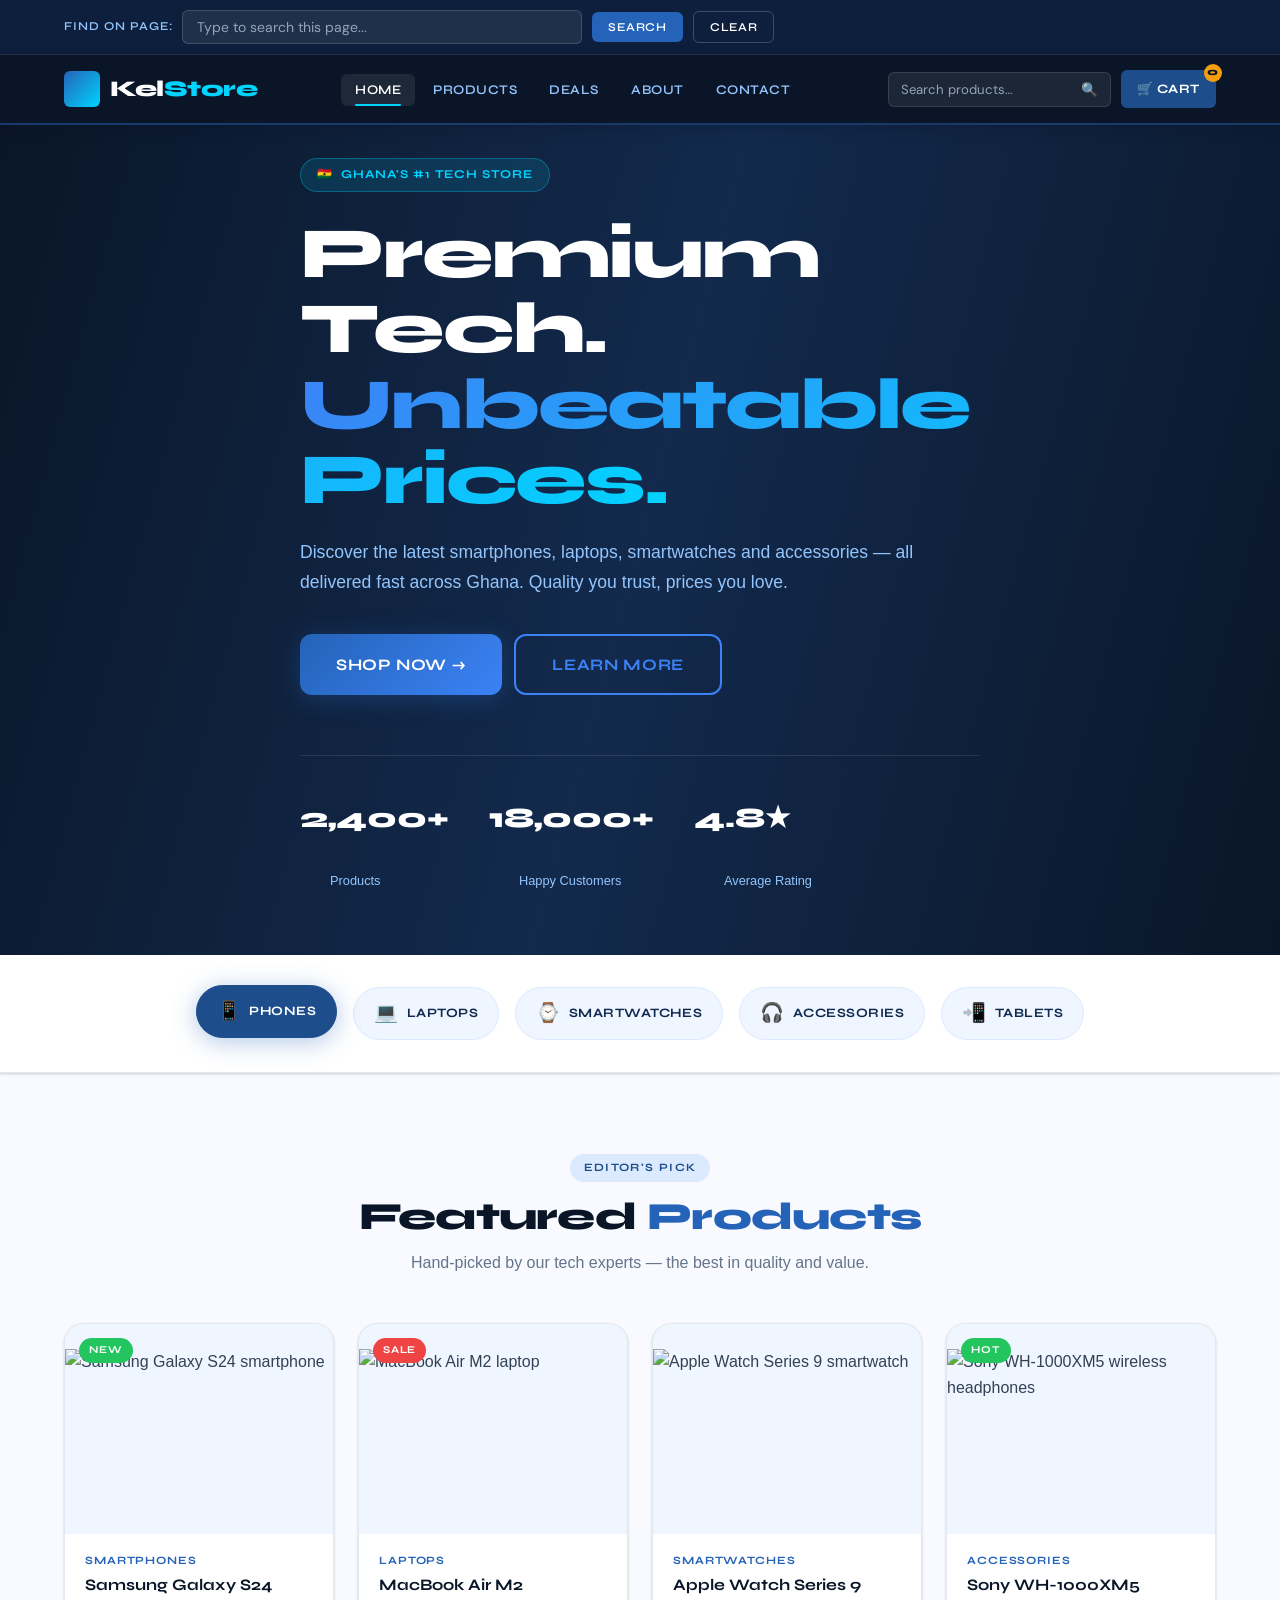
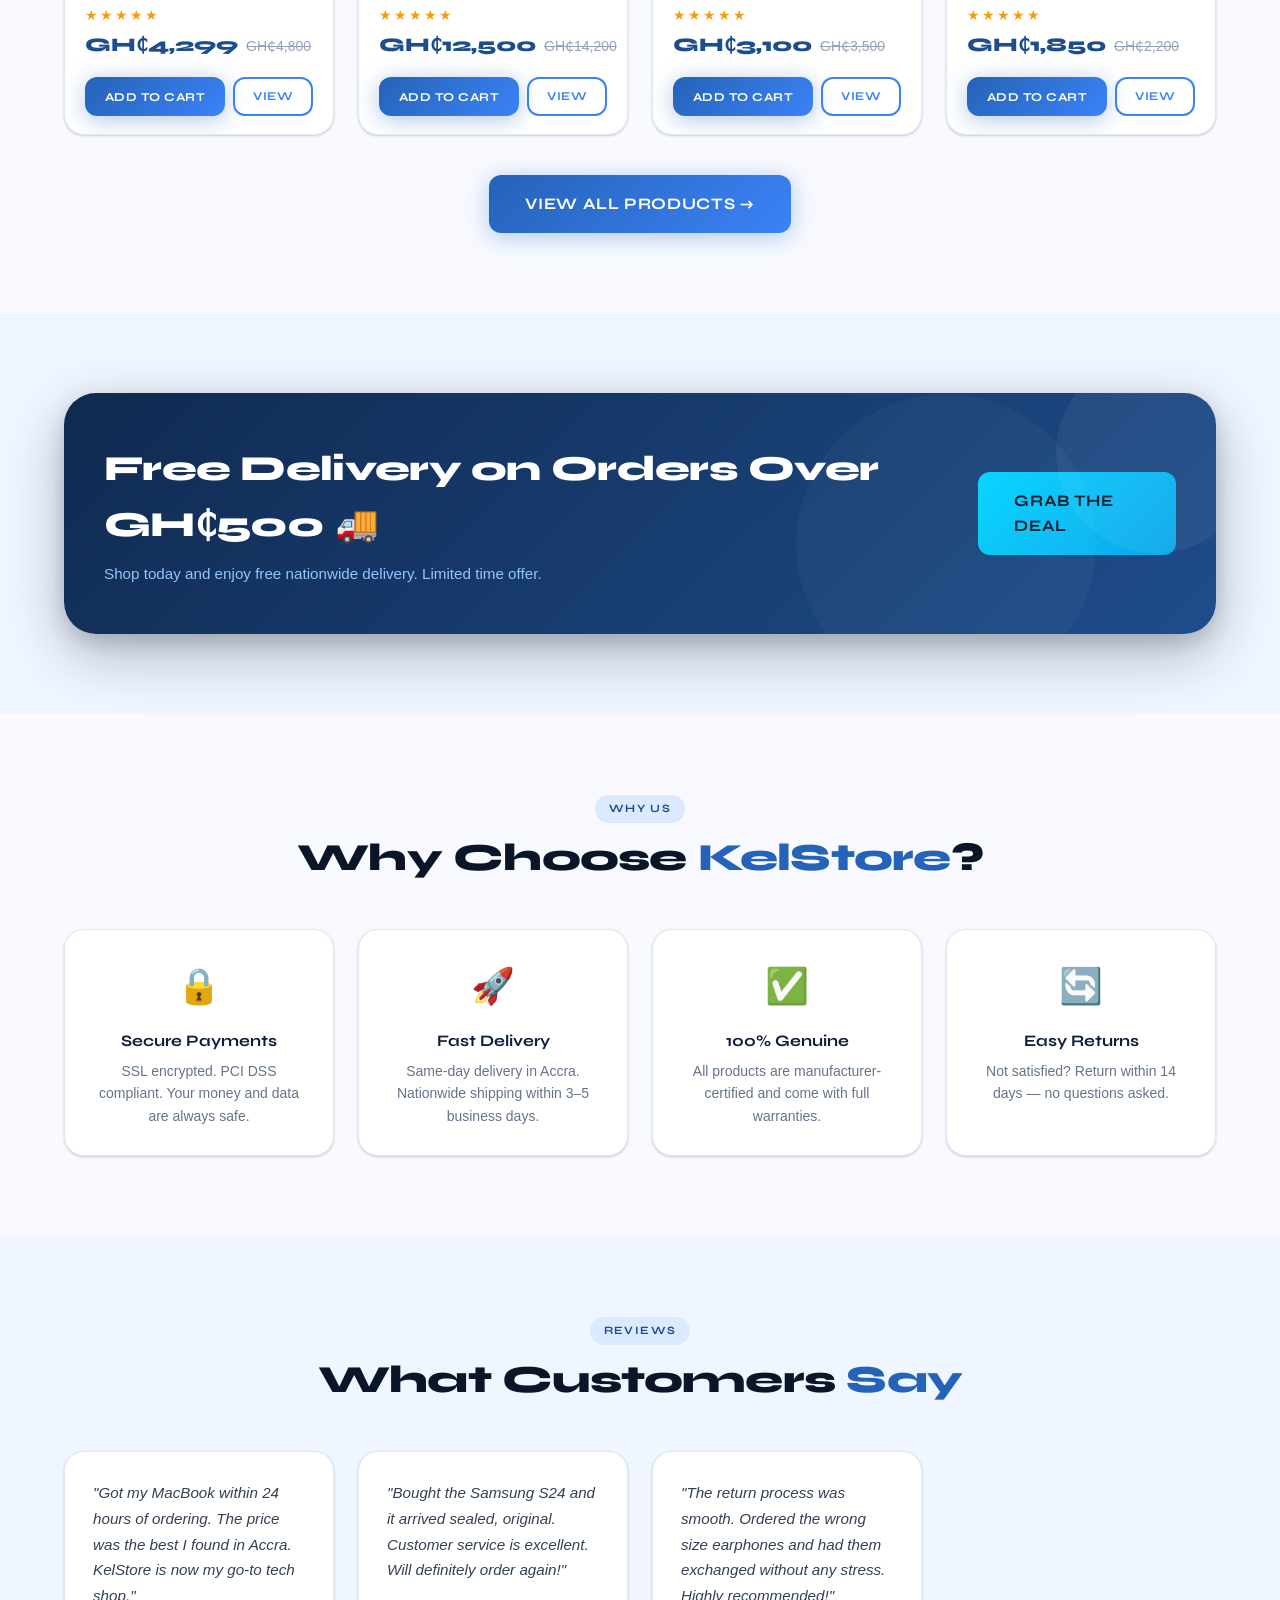
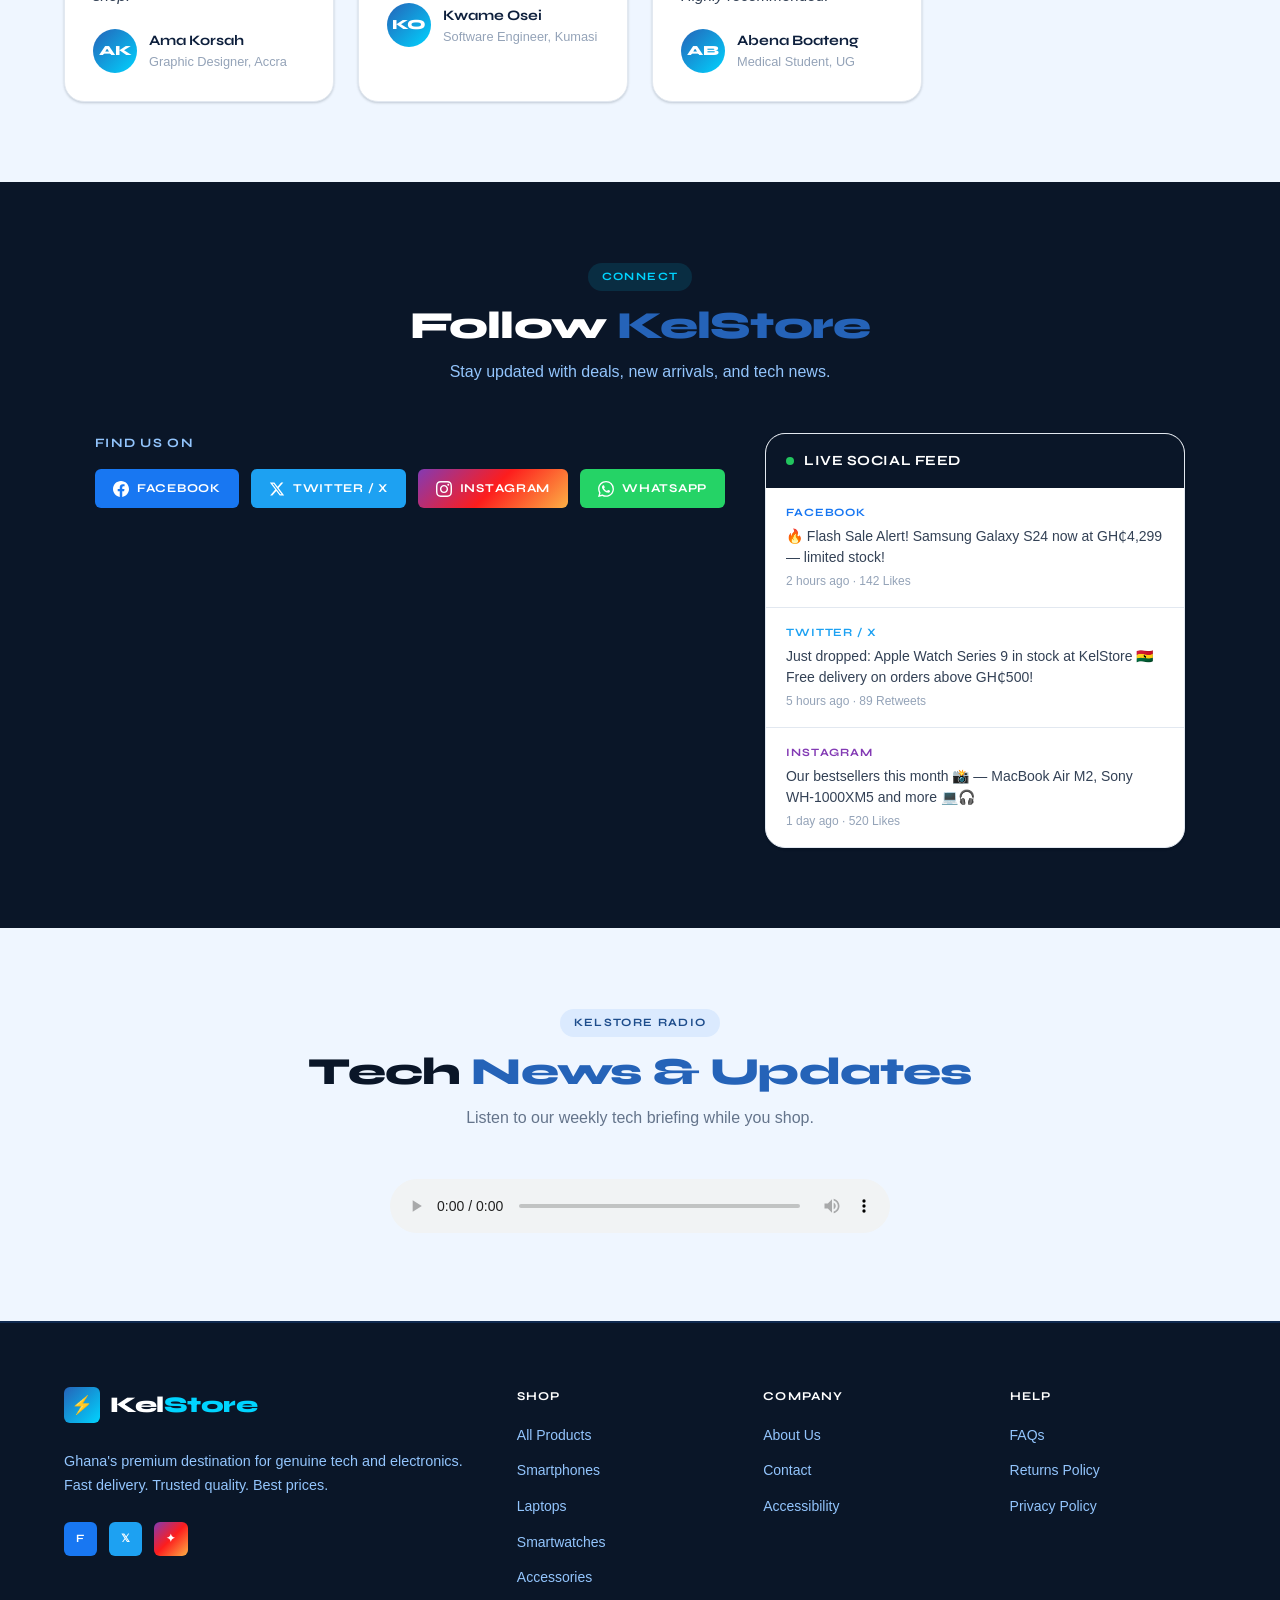
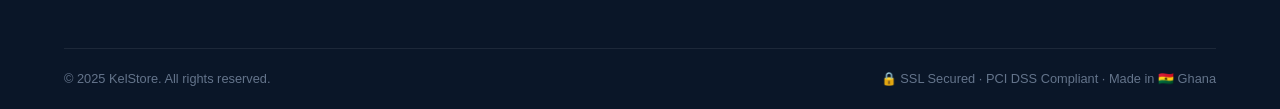
==== commit 26ce2a10: "Co-authored-by: Solomon Oppong-Tachie <frameforgeX@users.noreply.github.com>" ====
--- a/index.html
+++ b/index.html
@@ -28,7 +28,7 @@
   <nav class="navbar" role="navigation" aria-label="Main navigation">
     <div class="nav-container">
       <a href="index.html" class="nav-logo" aria-label="KelStore Home">
-        <div class="nav-logo-icon" aria-hidden="true">⚡</div>
+        <div class="nav-logo-icon" aria-hidden="true">  </div>
         <span class="nav-logo-text">Kel<span>Store</span></span>
       </a>
       <ul class="nav-links" id="navLinks" role="list">
--- a/style.css
+++ b/style.css
@@ -515,13 +515,16 @@
 
 .product-card-image {
   background: var(--blue-50);
-  height: 200px;
+  height: var(--img-h, 200px);
   display: flex;
   align-items: center;
   justify-content: center;
   overflow: hidden;
   position: relative;
 }
+
+.product-card--img-210 .product-card-image { height: 210px; overflow: hidden; }
+.card-img-cover { width:100%; height:100%; object-fit:cover; transition: transform 0.4s ease; }
 
 .product-card-image img {
   max-height: 160px;
@@ -797,6 +800,105 @@
   overflow: hidden;
   position: relative;
 }
+
+/* ===== Product Detail Page Helpers ===== */
+.product-detail-grid {
+  display: grid;
+  grid-template-columns: 1fr 1fr;
+  gap: 48px;
+  align-items: start;
+  margin-bottom: 64px;
+}
+
+.product-media {
+  background: var(--blue-50);
+  border-radius: var(--radius-xl);
+  overflow: hidden;
+  box-shadow: var(--shadow-md);
+  border: 1px solid var(--grey-100);
+  margin-bottom: 16px;
+  height: 380px;
+  display: flex;
+  align-items: center;
+  justify-content: center;
+}
+
+.main-product-img {
+  max-width: 100%;
+  max-height: 100%;
+  object-fit: contain;
+  padding: 12px;
+}
+
+.thumb-row { display:flex; gap:10px; margin-bottom:20px; }
+.thumb-item {
+  flex: 1;
+  border-radius: var(--radius-md);
+  overflow: hidden;
+  border: 1.5px solid var(--grey-100);
+  cursor: pointer;
+  height: 86px;
+  background: var(--blue-50);
+  display: flex;
+  align-items: center;
+  justify-content: center;
+}
+.thumb-item.active { border: 2px solid var(--blue-400); }
+.thumb-item img { max-width:100%; max-height:100%; object-fit:contain; padding:4px; }
+.thumb-item img.cover { width:100%; height:100%; object-fit:cover; padding:0; }
+
+.product-video { margin-top:4px; }
+.product-video-title { font-family:var(--font-display); font-size:0.9rem; font-weight:700; color:var(--blue-800); margin-bottom:10px; text-transform:uppercase; letter-spacing:0.06em; }
+.product-video video { width:100%; height:380px; border-radius:var(--radius-md); box-shadow:var(--shadow-sm); object-fit:cover; background:#000; }
+
+.product-badge-inline { position: static; display: inline-block; margin-bottom: 12px; }
+.product-title { font-family:var(--font-display); font-size:2rem; font-weight:800; color:var(--blue-900); letter-spacing:-0.02em; margin-bottom:8px; }
+.product-stars { font-size:1rem; margin-bottom:4px; }
+.product-reviews { color:var(--grey-300); font-size:0.875rem; margin-bottom:20px; }
+
+.price-row { display:flex; align-items:center; gap:12px; margin-bottom:24px; }
+.product-desc { color:var(--grey-700); line-height:1.7; margin-bottom:24px; }
+.specs-box { background:var(--blue-50); border-radius:var(--radius-md); padding:20px; margin-bottom:24px; border:1px solid var(--blue-100); }
+.add-to-cart-row { display:flex; gap:12px; margin-bottom:16px; }
+.flex-1 { flex:1; }
+
+.trust-badges { display:flex; gap:16px; flex-wrap:wrap; margin-top:16px; }
+
+.page-search-clear { background: transparent; border: 1px solid rgba(255,255,255,0.2); }
+.page-search-status { color: var(--blue-200); font-size: 0.8rem; margin-left: 8px; }
+
+/* Small helpers for product-detail elements */
+.save-pill {
+  background: rgba(239,68,68,0.08);
+  color: var(--danger);
+  font-family: var(--font-display);
+  font-size: 0.8rem;
+  font-weight: 700;
+  padding: 4px 10px;
+  border-radius: 100px;
+}
+
+.specs-title {
+  font-family: var(--font-display);
+  font-size: 0.75rem;
+  font-weight: 700;
+  color: var(--blue-600);
+  letter-spacing: 0.1em;
+  text-transform: uppercase;
+  margin-bottom: 14px;
+}
+.specs-grid {
+  display: grid;
+  grid-template-columns: 1fr 1fr;
+  gap: 10px;
+}
+.specs-grid .spec-item { font-size: 0.875rem; }
+.specs-grid .spec-item span { color: var(--grey-300); }
+
+.trust-badges span { font-size:0.8rem; color:var(--grey-500); display:flex; align-items:center; gap:4px; }
+
+.footer-logo { margin-bottom:12px; display:inline-flex; }
+
 
 .promo-banner::before {
   content: '';
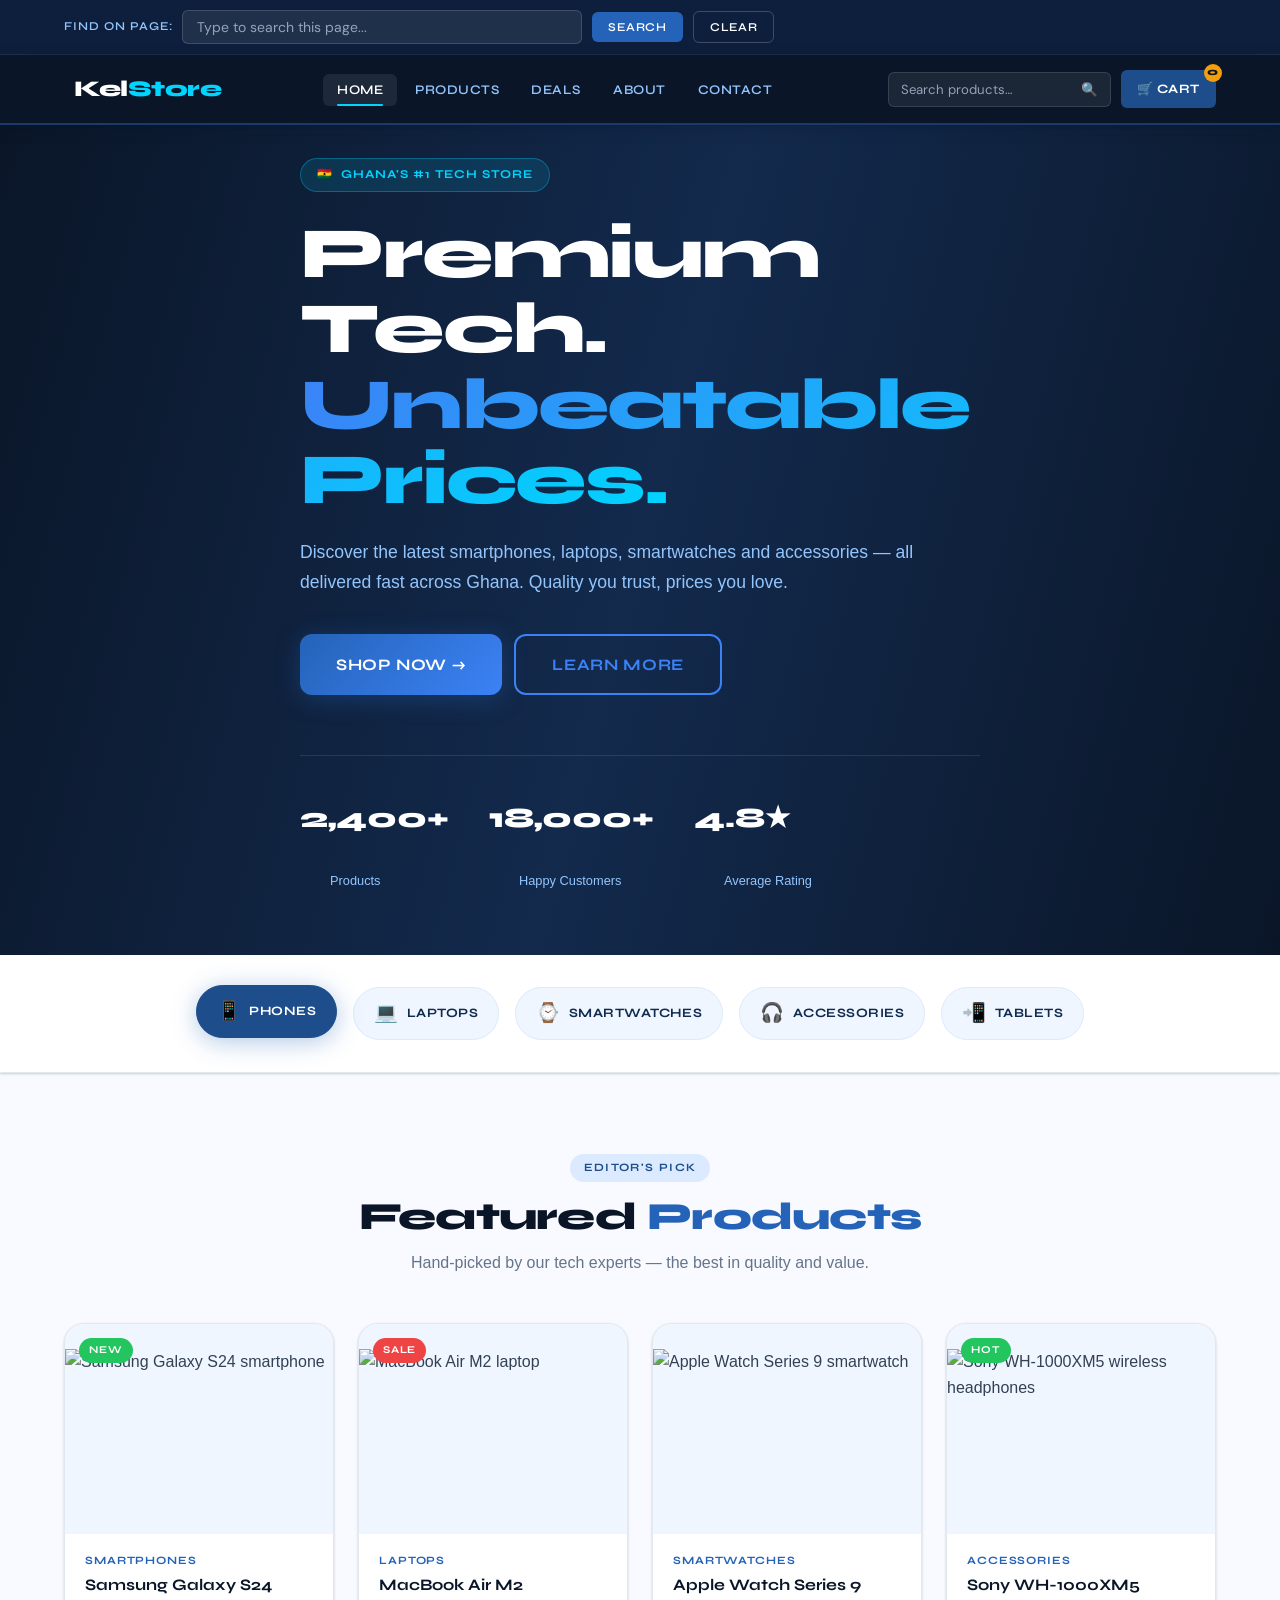
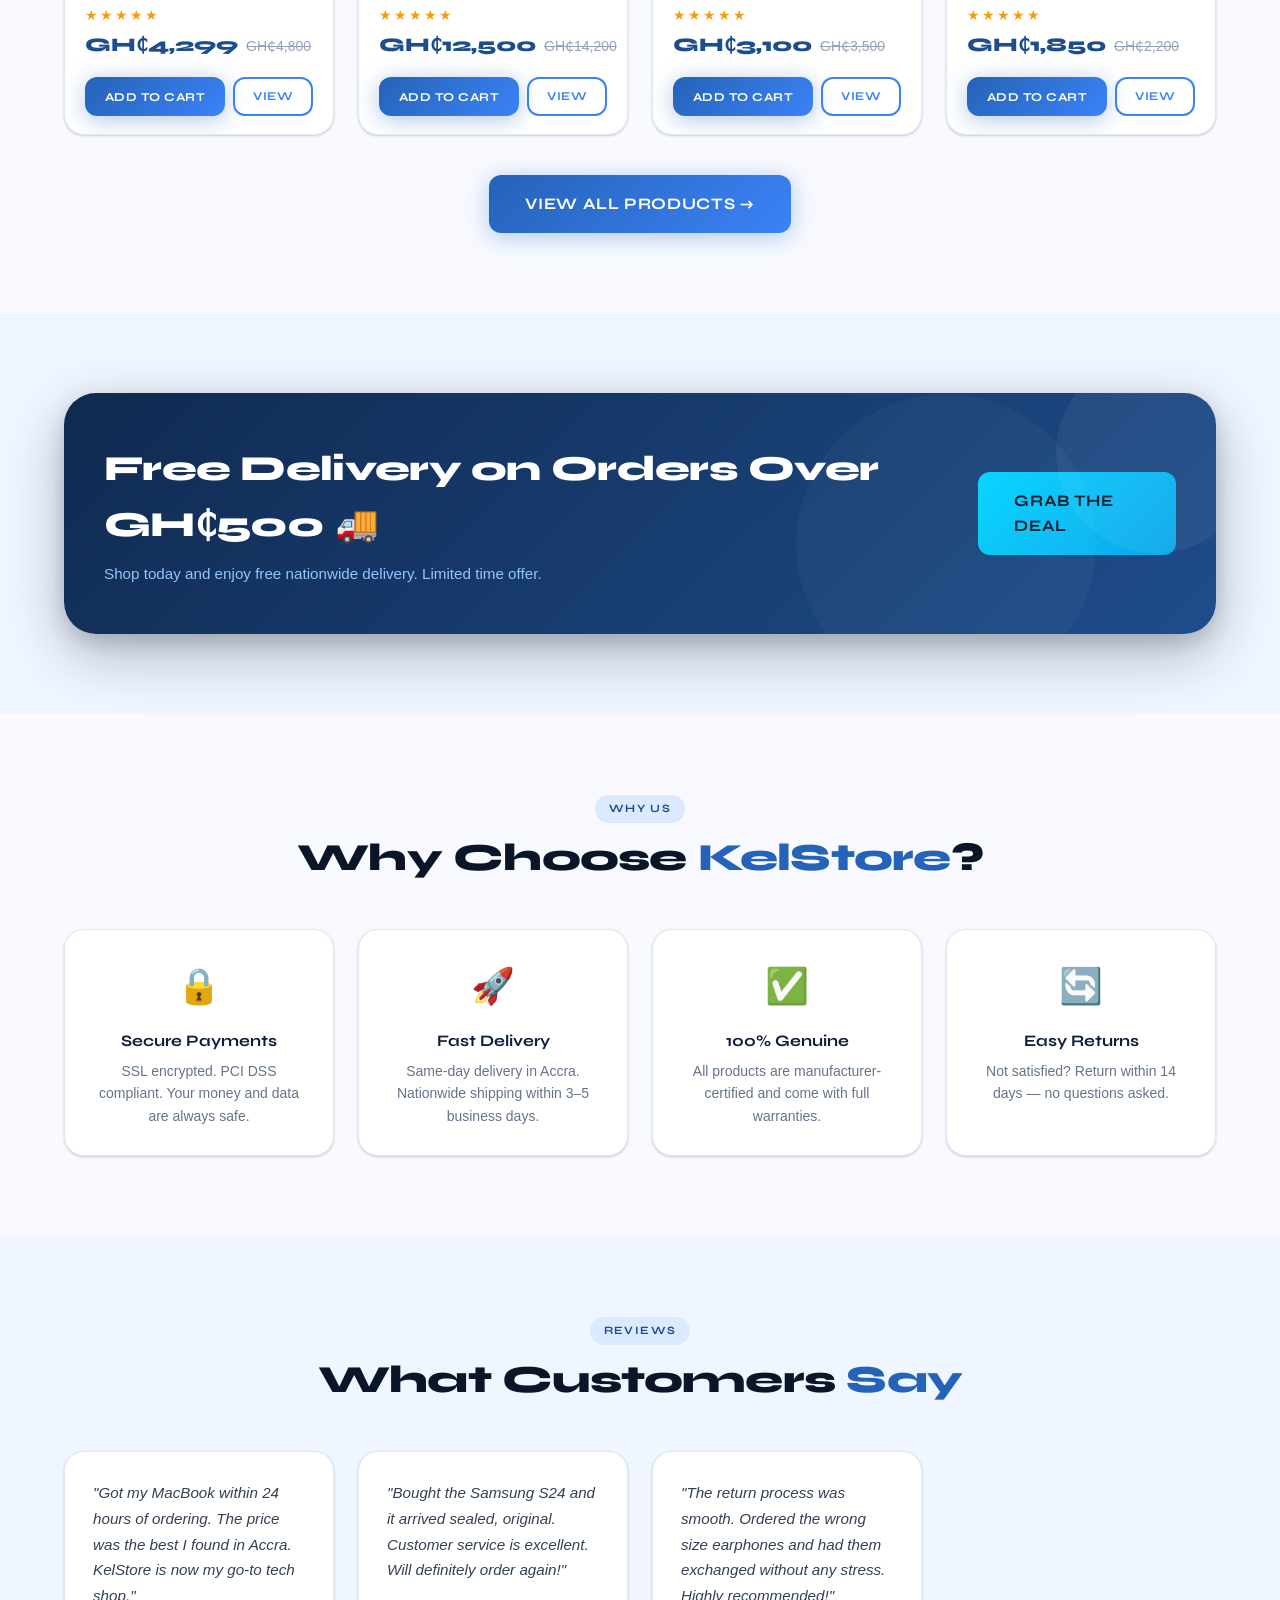
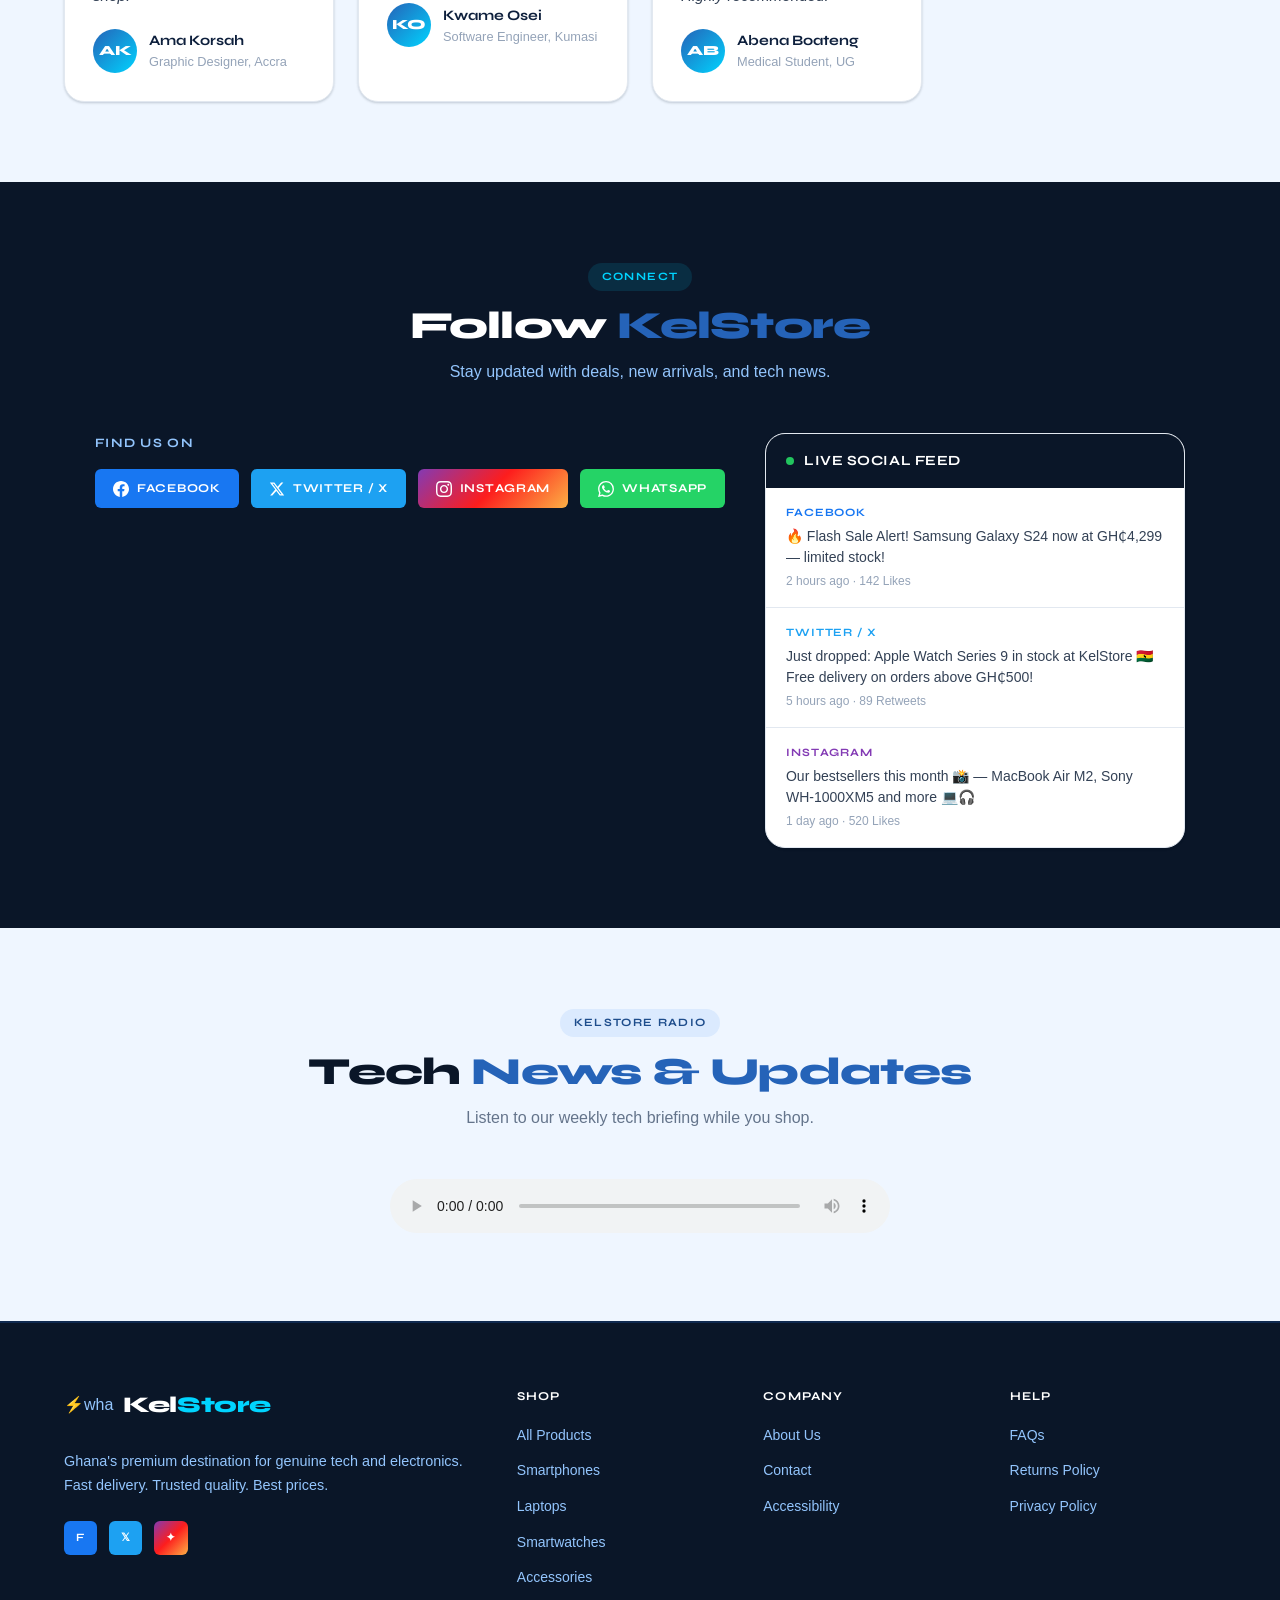
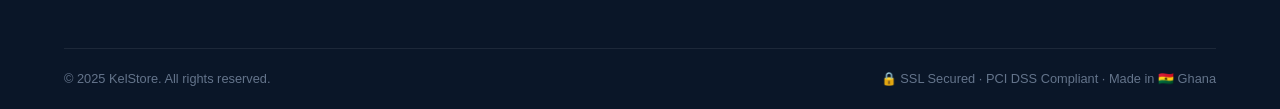
==== commit 81d8b3e9: "Added a new audio file to the project and updated the index.html to include an audio player for the " ====
--- a/index.html
+++ b/index.html
@@ -296,8 +296,8 @@
           <p class="section-subtitle">Listen to our weekly tech briefing while you shop.</p>
         </div>
         <audio controls style="width:100%;max-width:500px;margin:0 auto;border-radius:var(--radius-md);" aria-label="KelStore weekly tech briefing audio">
-          <source src="https://www.w3schools.com/html/horse.ogg" type="audio/ogg">
-          <source src="https://www.w3schools.com/html/horse.mp3" type="audio/mpeg">
+          <source src="images/audio file.mp4" type="audio/ogg">
+          <source src="https://www.w3schools.com/html/hors3" type="audio/mpeg">
           Your browser does not support the audio element.
         </audio>
       </div>
@@ -310,7 +310,7 @@
       <div class="footer-grid">
         <div>
           <a href="index.html" class="nav-logo" aria-label="KelStore home" style="margin-bottom:12px;display:inline-flex">
-            <div class="nav-logo-icon" aria-hidden="true">⚡</div>
+            <div class="nav-logo-icon" aria-hidden="true">⚡wha</div>
             <span class="nav-logo-text">Kel<span>Store</span></span>
           </a>
           <p class="footer-brand-desc">Ghana's premium destination for genuine tech and electronics. Fast delivery. Trusted quality. Best prices.</p>
--- a/style.css
+++ b/style.css
@@ -44,6 +44,7 @@
 
   --transition: all 0.25s cubic-bezier(0.4,0,0.2,1);
   --nav-height: 70px;
+
 }
 
 /* ── Reset & Base ────────────────────────── */
@@ -182,6 +183,7 @@
   border-bottom: 2px solid var(--blue-600);
   height: var(--nav-height);
   box-shadow: var(--shadow-md);
+  /* padding: 20px; */
 }
 
 .nav-container {
@@ -200,16 +202,16 @@
   gap: 10px;
 }
 
-.nav-logo-icon {
-  width: 36px;
-  height: 36px;
-  background: linear-gradient(135deg, var(--blue-400), var(--accent));
-  border-radius: var(--radius-sm);
-  display: flex;
+/* .nav-logo-icon { */
+  /* width: 36px; */
+  /* height: 36px; */
+  /* background: linear-gradient(135deg, var(--blue-400), var(--accent)); */
+  /* border-radius: var(--radius-sm); */
+  /* display: flex;
   align-items: center;
   justify-content: center;
-  font-size: 1.1rem;
-}
+  font-size: 1.1rem; */
+/* } */
 
 .nav-logo-text {
   font-family: var(--font-display);
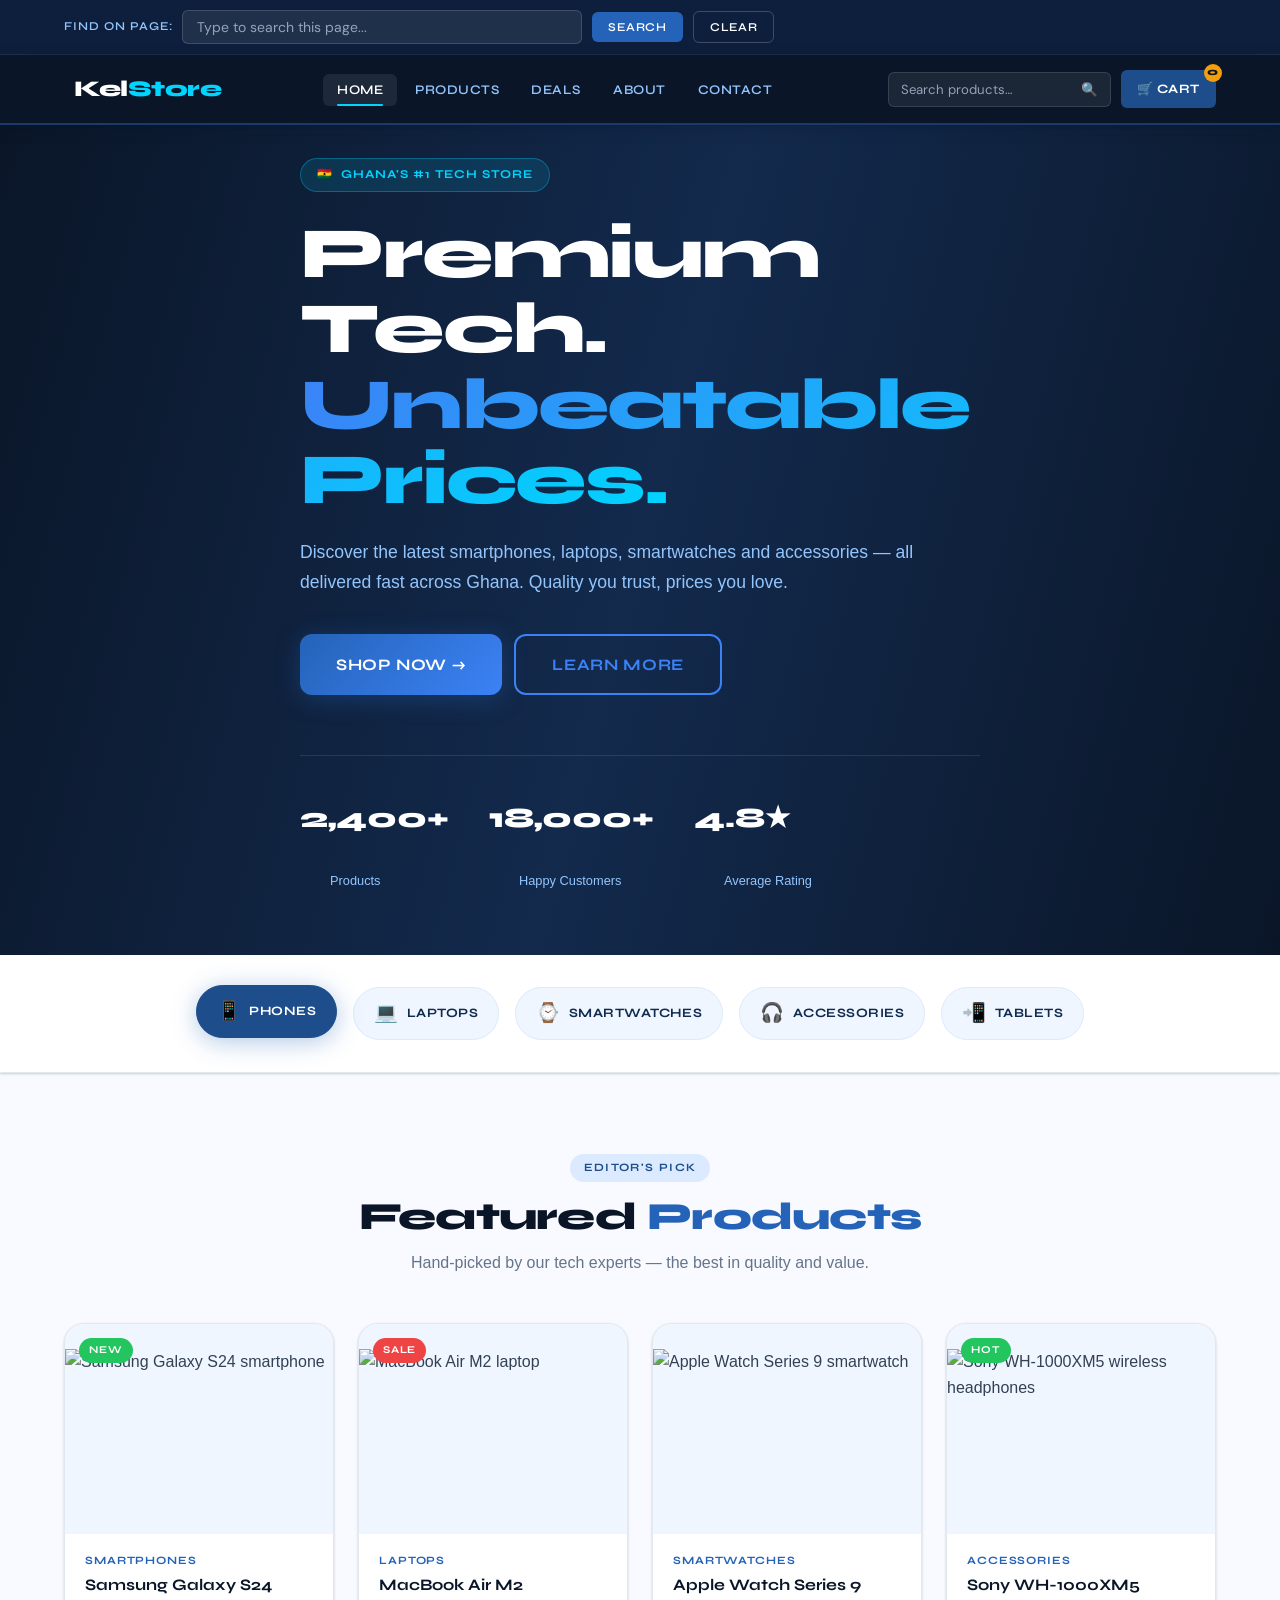
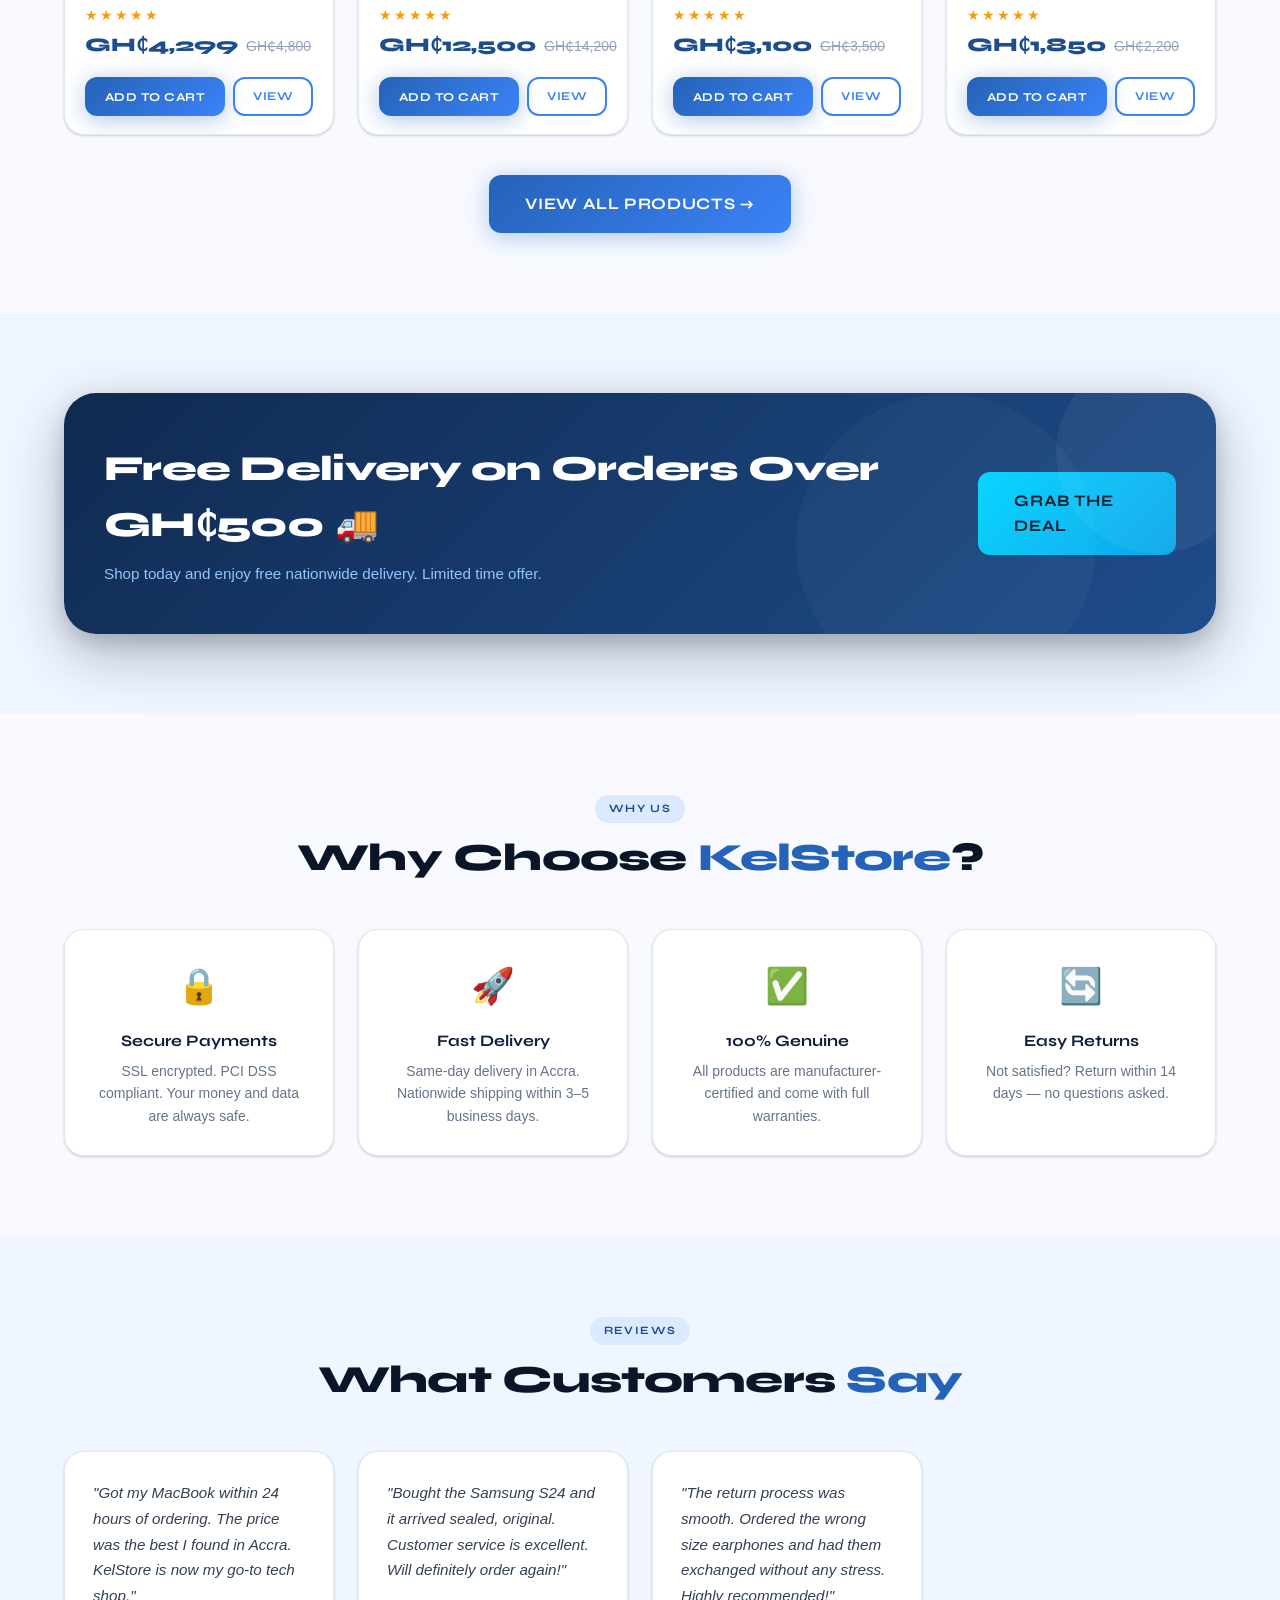
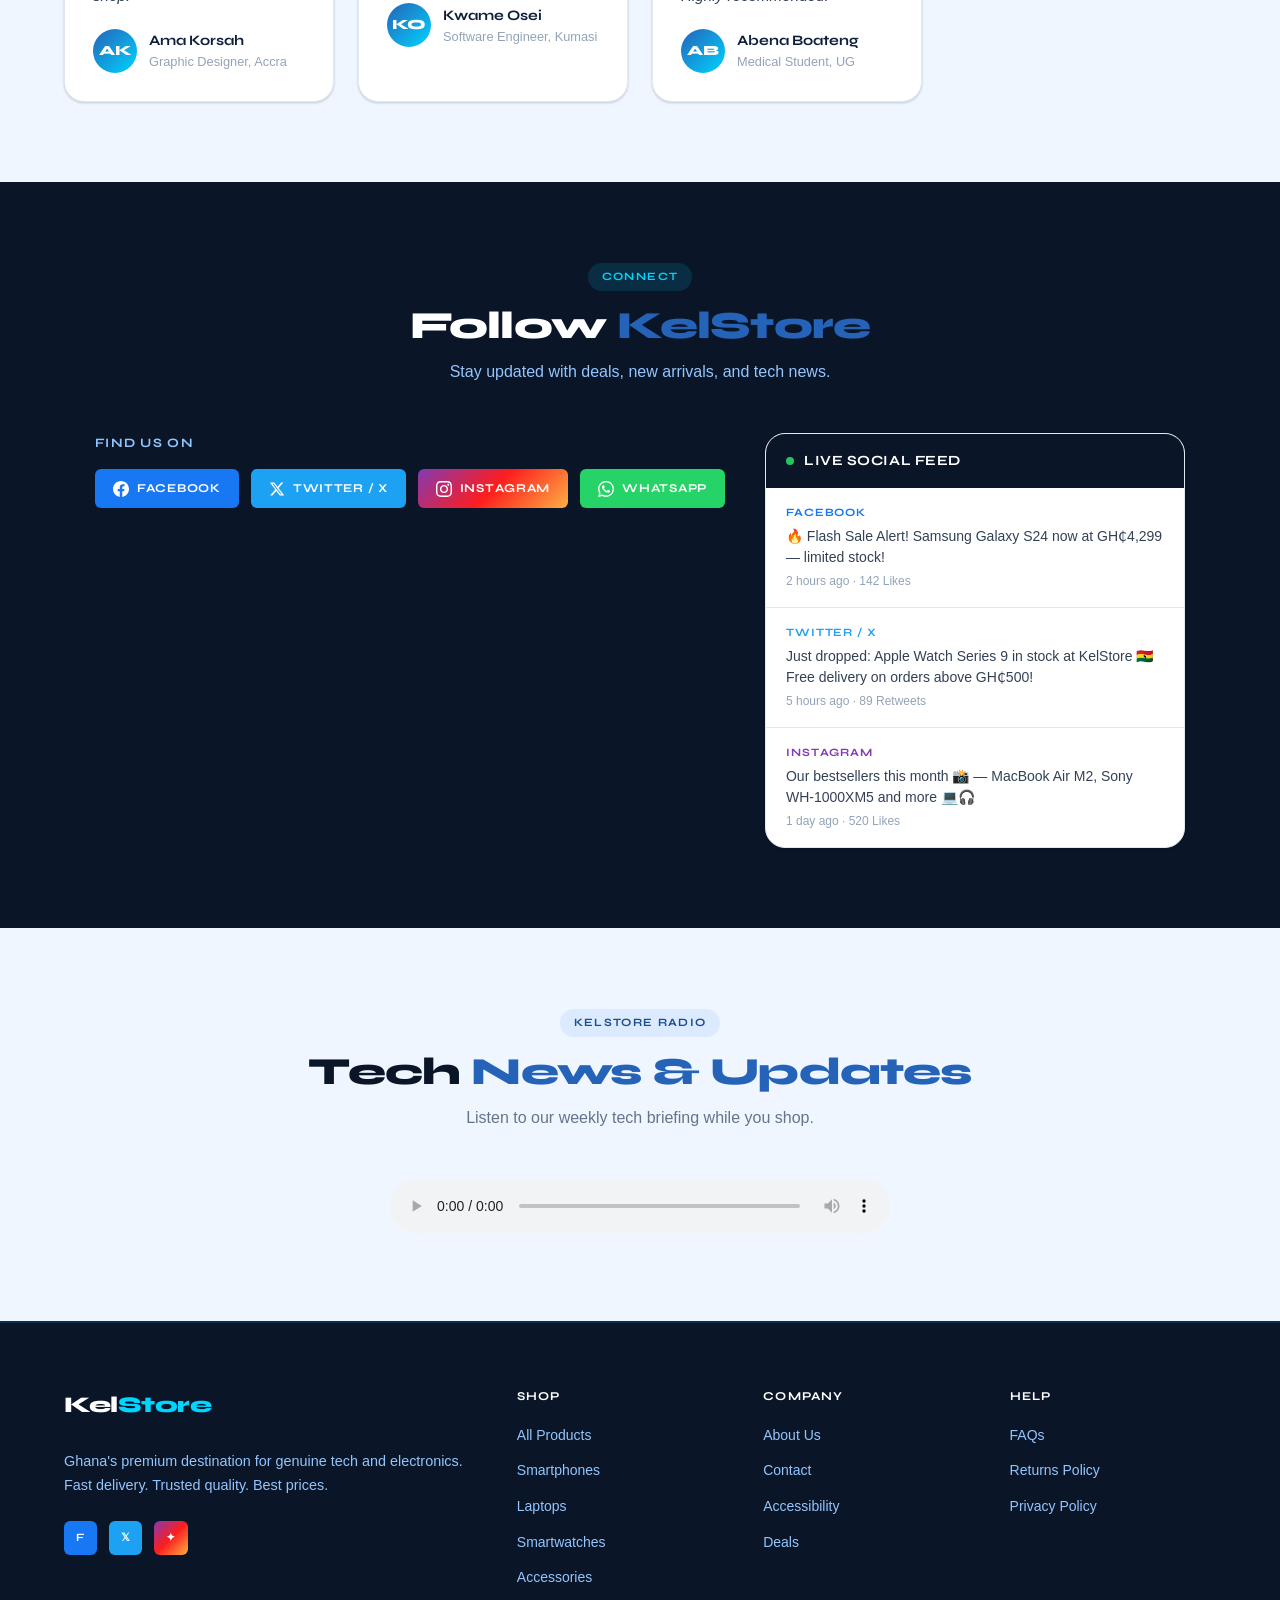
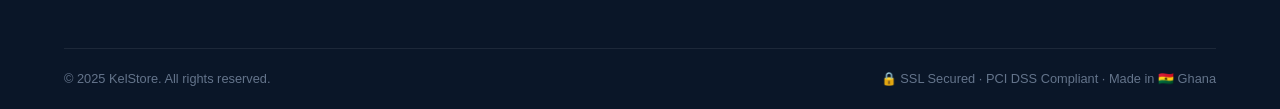
==== commit 28f67104: "change: update product images and remove favicon" ====
--- a/index.html
+++ b/index.html
@@ -7,7 +7,7 @@
   <meta name="description" content="KelStore — Ghana's premium tech and electronics store. Shop phones, laptops, smartwatches and accessories.">
   <title>KelStore — Premium Tech & Electronics</title>
   <link rel="stylesheet" href="style.css">
-  <link rel="icon" href="data:image/svg+xml,<svg xmlns='http://www.w3.org/2000/svg' viewBox='0 0 100 100'><text y='.9em' font-size='90'>⚡</text></svg>">
+  <link rel="icon" href="data:image/svg+xml,<svg xmlns='http://www.w3.org/2000/svg' viewBox='0 0 100 100'><text y='.9em' font-size='90'></text></svg>">
 
 </head>
 <body>
@@ -310,8 +310,7 @@
       <div class="footer-grid">
         <div>
           <a href="index.html" class="nav-logo" aria-label="KelStore home" style="margin-bottom:12px;display:inline-flex">
-            <div class="nav-logo-icon" aria-hidden="true">⚡wha</div>
-            <span class="nav-logo-text">Kel<span>Store</span></span>
+          <span class="nav-logo-text">Kel<span>Store</span></span>
           </a>
           <p class="footer-brand-desc">Ghana's premium destination for genuine tech and electronics. Fast delivery. Trusted quality. Best prices.</p>
           <div class="social-strip">
@@ -321,8 +320,9 @@
           </div>
         </div>
         <div><h3 class="footer-heading">Shop</h3><ul class="footer-links"><li><a href="products.html">All Products</a></li><li><a href="products.html">Smartphones</a></li><li><a href="products.html">Laptops</a></li><li><a href="products.html">Smartwatches</a></li><li><a href="products.html">Accessories</a></li></ul></div>
-        <div><h3 class="footer-heading">Company</h3><ul class="footer-links"><li><a href="about.html">About Us</a></li><li><a href="contact.html">Contact</a></li><li><a href="about.html">Accessibility</a></li></ul></div>
+        <div><h3 class="footer-heading">Company</h3><ul class="footer-links"><li><a href="about.html">About Us</a></li><li><a href="contact.html">Contact</a></li><li><a href="about.html">Accessibility</a></li><li><a href="product-detail.html">Deals</a></li></ul></div>
         <div><h3 class="footer-heading">Help</h3><ul class="footer-links"><li><a href="contact.html">FAQs</a></li><li><a href="#">Returns Policy</a></li><li><a href="#">Privacy Policy</a></li></ul></div>
+
       </div>
       <div class="footer-bottom">
         <p>© 2025 KelStore. All rights reserved.</p>
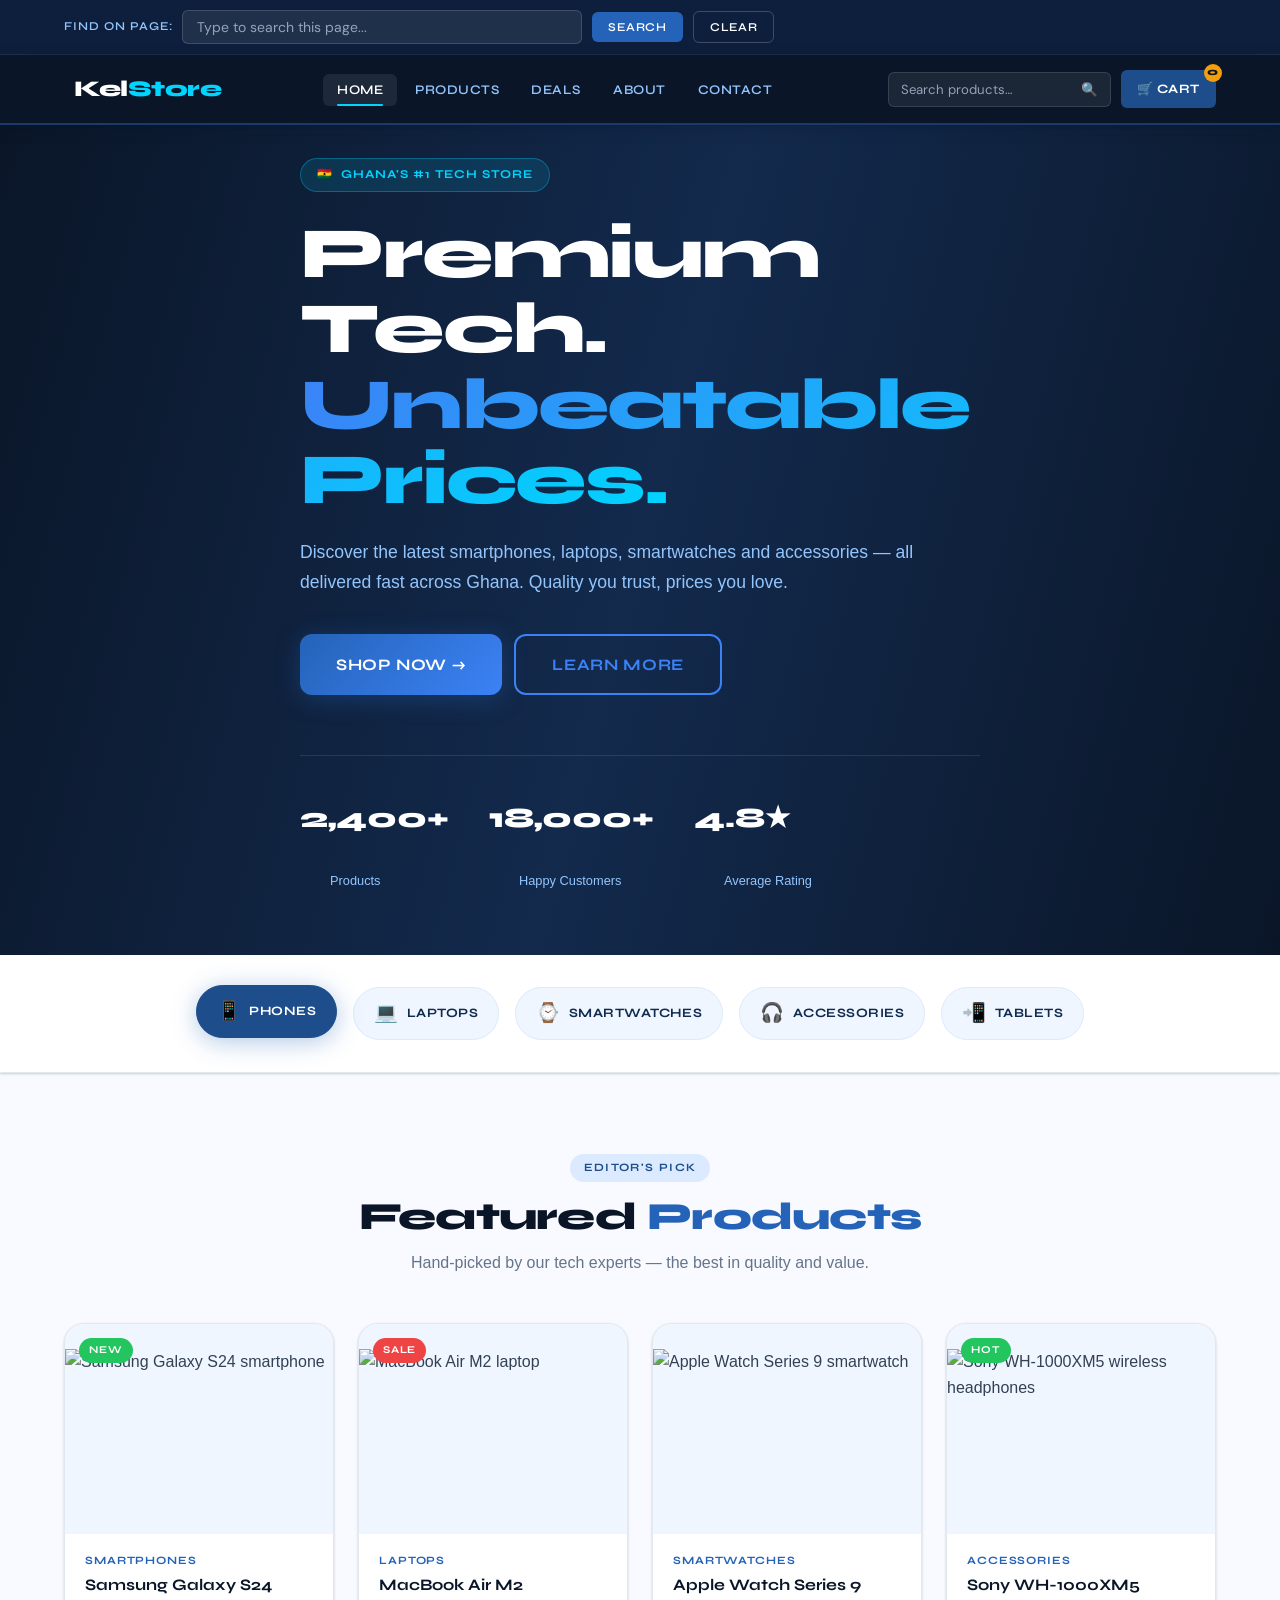
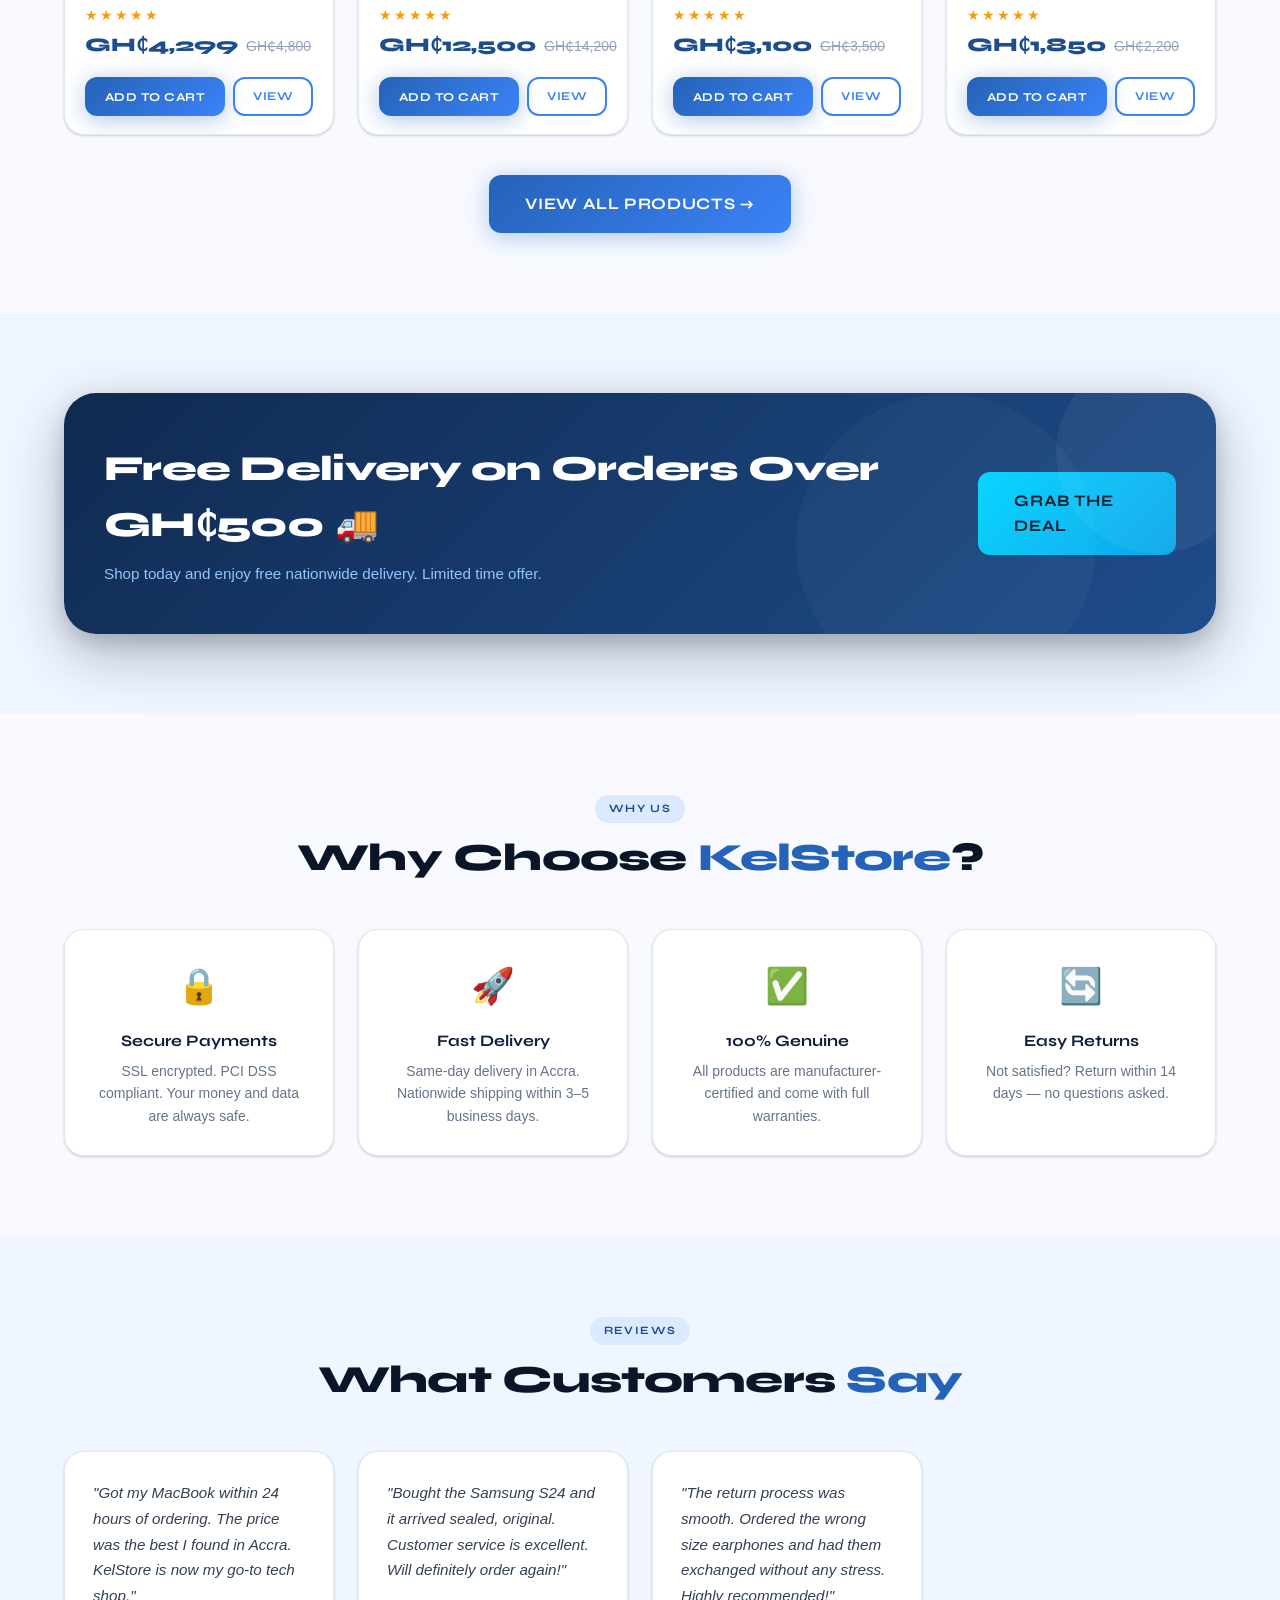
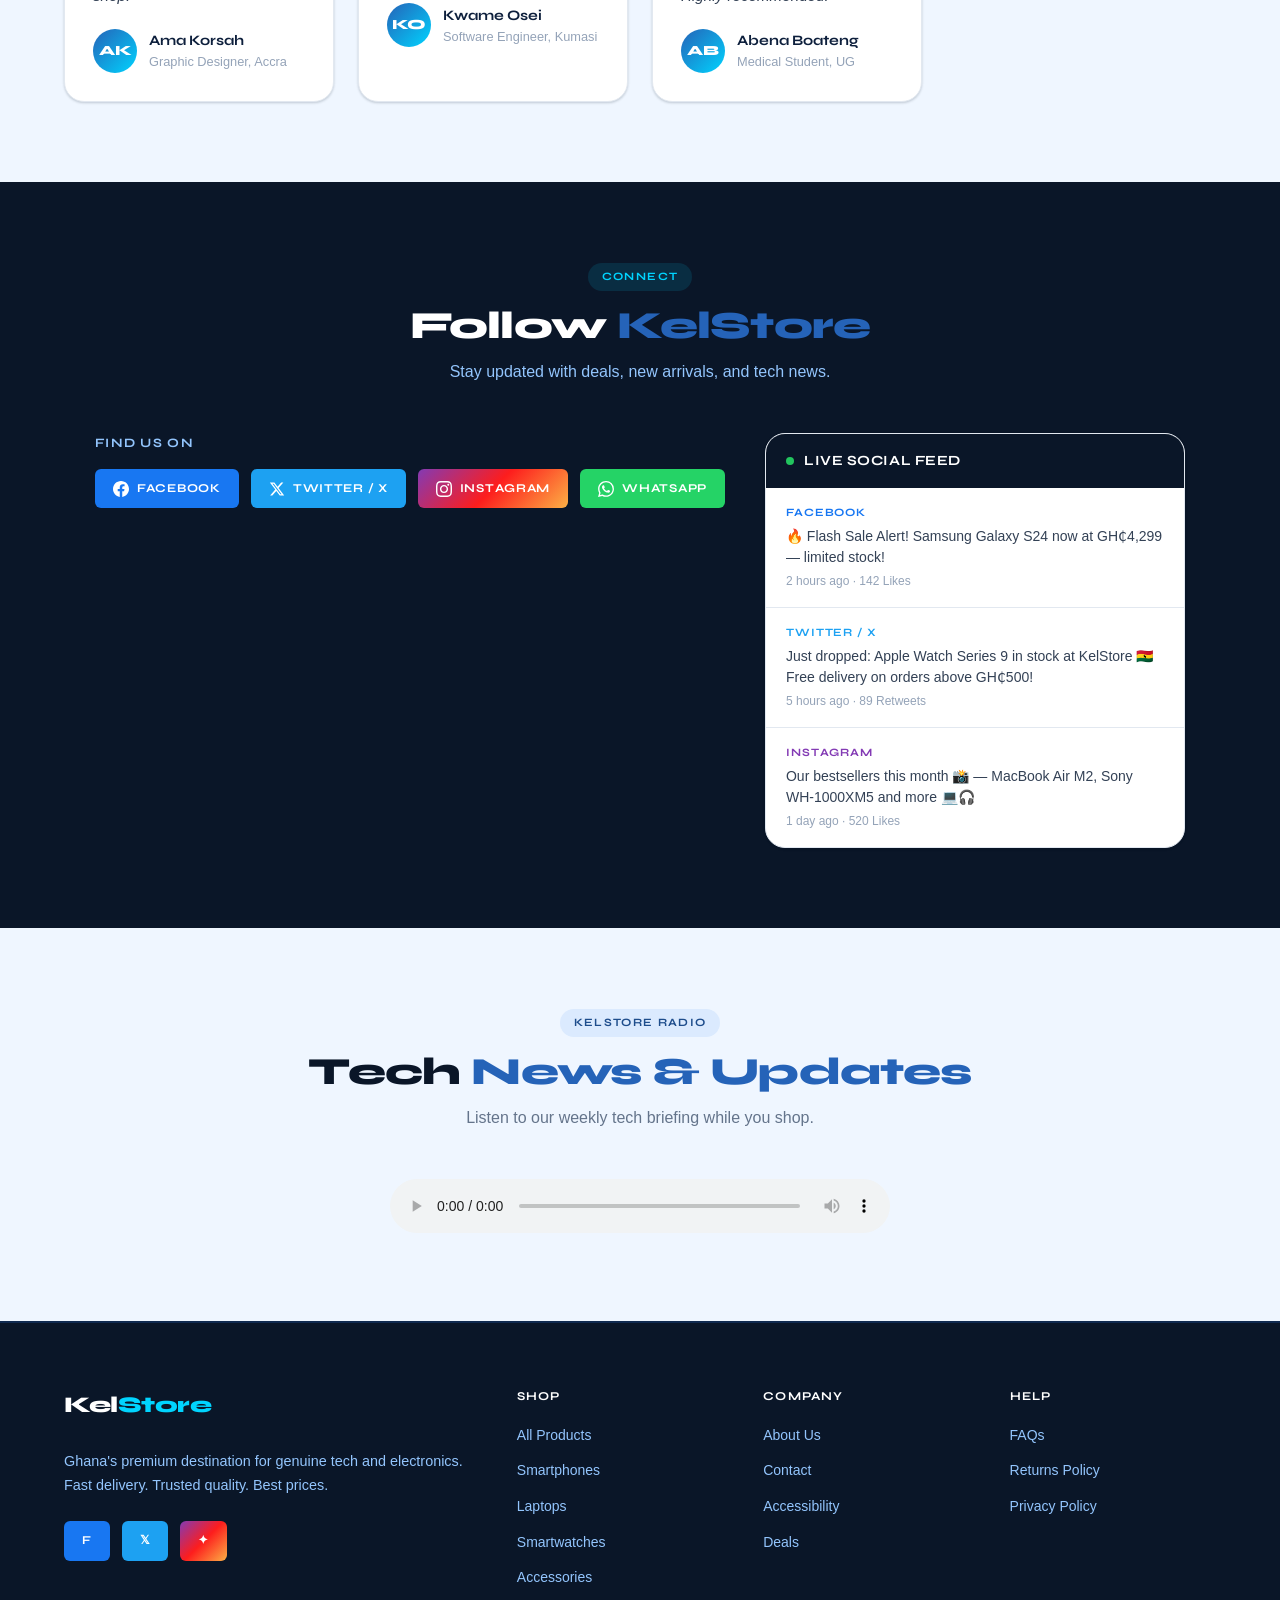
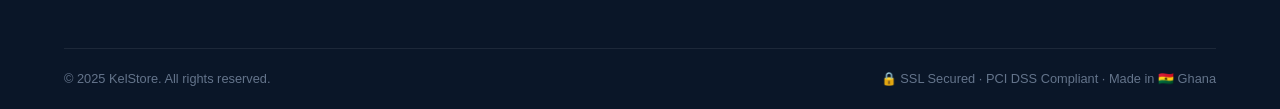
==== commit 3815f4d8: "style: remove inline and internal CSS from products page - Replaced style attributes with semantic u" ====
--- a/index.html
+++ b/index.html
@@ -20,8 +20,8 @@
       <input type="search" id="pageSearchInput" class="page-search-input"
         placeholder="Type to search this page..." aria-label="Search text on this page">
       <button id="pageSearchBtn" class="page-search-btn" aria-label="Search">Search</button>
-      <button id="pageSearchClear" class="page-search-btn" style="background:transparent;border:1px solid rgba(255,255,255,0.2);" aria-label="Clear search">Clear</button>
-      <span id="searchStatus" style="color:var(--blue-200);font-size:0.8rem;margin-left:8px;" aria-live="polite"></span>
+      <button id="pageSearchClear" class="page-search-btn page-search-clear" aria-label="Clear search">Clear</button>
+      <span id="searchStatus" class="page-search-status" aria-live="polite"></span>
     </div>
   </div>
 
@@ -126,7 +126,7 @@
                 <span class="price-old">GH₵4,800</span>
               </div>
               <div class="product-card-footer">
-                <button class="btn btn-primary btn-sm" style="flex:1"
+                <button class="btn btn-primary btn-sm btn-block"
                   onclick="addToCart('s24','Samsung Galaxy S24',4299,'https://images.unsplash.com/photo-1610945265064-0e34e5519bbf?w=80&q=60')"
                   aria-label="Add Samsung Galaxy S24 to cart">Add to Cart</button>
                 <a href="product-detail.html" class="btn btn-secondary btn-sm">View</a>
@@ -150,7 +150,7 @@
                 <span class="price-old">GH₵14,200</span>
               </div>
               <div class="product-card-footer">
-                <button class="btn btn-primary btn-sm" style="flex:1"
+                <button class="btn btn-primary btn-sm btn-block"
                   onclick="addToCart('mba','MacBook Air M2',12500,'https://images.unsplash.com/photo-1517336714731-489689fd1ca8?w=80&q=60')"
                   aria-label="Add MacBook Air M2 to cart">Add to Cart</button>
                 <a href="product-detail.html" class="btn btn-secondary btn-sm">View</a>
@@ -173,7 +173,7 @@
                 <span class="price-old">GH₵3,500</span>
               </div>
               <div class="product-card-footer">
-                <button class="btn btn-primary btn-sm" style="flex:1"
+                <button class="btn btn-primary btn-sm btn-block"
                   onclick="addToCart('aws9','Apple Watch Series 9',3100,'https://images.unsplash.com/photo-1546868871-7041f2a55e12?w=80&q=60')"
                   aria-label="Add Apple Watch Series 9 to cart">Add to Cart</button>
                 <a href="product-detail.html" class="btn btn-secondary btn-sm">View</a>
@@ -197,7 +197,7 @@
                 <span class="price-old">GH₵2,200</span>
               </div>
               <div class="product-card-footer">
-                <button class="btn btn-primary btn-sm" style="flex:1"
+                <button class="btn btn-primary btn-sm btn-block"
                   onclick="addToCart('sony','Sony WH-1000XM5',1850,'https://images.unsplash.com/photo-1505740420928-5e560c06d30e?w=80&q=60')"
                   aria-label="Add Sony WH-1000XM5 to cart">Add to Cart</button>
                 <a href="product-detail.html" class="btn btn-secondary btn-sm">View</a>
@@ -207,7 +207,7 @@
 
         </div>
 
-        <div style="text-align:center;margin-top:40px">
+        <div class="section-cta">
           <a href="products.html" class="btn btn-primary btn-lg">View All Products →</a>
         </div>
       </div>
@@ -265,9 +265,9 @@
           <h2 class="section-title" id="social-title">Follow <span>KelStore</span></h2>
           <p class="section-subtitle">Stay updated with deals, new arrivals, and tech news.</p>
         </div>
-        <div style="display:flex;flex-wrap:wrap;gap:40px;align-items:flex-start;justify-content:center;">
+        <div class="social-connect">
           <div>
-            <h3 style="font-family:var(--font-display);color:var(--blue-200);font-size:.8rem;letter-spacing:.1em;text-transform:uppercase;margin-bottom:16px;">Find us on</h3>
+            <h3 class="social-heading">Find us on</h3>
             <div class="social-strip">
               <a href="#" class="social-btn facebook" target="_blank" rel="noopener noreferrer" aria-label="KelStore on Facebook"><svg width="16" height="16" viewBox="0 0 24 24" fill="currentColor" aria-hidden="true"><path d="M24 12.073c0-6.627-5.373-12-12-12s-12 5.373-12 12c0 5.99 4.388 10.954 10.125 11.854v-8.385H7.078v-3.47h3.047V9.43c0-3.007 1.792-4.669 4.533-4.669 1.312 0 2.686.235 2.686.235v2.953H15.83c-1.491 0-1.956.925-1.956 1.874v2.25h3.328l-.532 3.47h-2.796v8.385C19.612 23.027 24 18.062 24 12.073z"/></svg> Facebook</a>
               <a href="#" class="social-btn twitter" target="_blank" rel="noopener noreferrer" aria-label="KelStore on Twitter"><svg width="16" height="16" viewBox="0 0 24 24" fill="currentColor" aria-hidden="true"><path d="M18.244 2.25h3.308l-7.227 8.26 8.502 11.24H16.17l-5.214-6.817L4.99 21.75H1.68l7.73-8.835L1.254 2.25H8.08l4.713 6.231zm-1.161 17.52h1.833L7.084 4.126H5.117z"/></svg> Twitter / X</a>
@@ -275,7 +275,7 @@
               <a href="#" class="social-btn whatsapp" target="_blank" rel="noopener noreferrer" aria-label="KelStore on WhatsApp"><svg width="16" height="16" viewBox="0 0 24 24" fill="currentColor" aria-hidden="true"><path d="M17.472 14.382c-.297-.149-1.758-.867-2.03-.967-.273-.099-.471-.148-.67.15-.197.297-.767.966-.94 1.164-.173.199-.347.223-.644.075-.297-.15-1.255-.463-2.39-1.475-.883-.788-1.48-1.761-1.653-2.059-.173-.297-.018-.458.13-.606.134-.133.298-.347.446-.52.149-.174.198-.298.298-.497.099-.198.05-.371-.025-.52-.075-.149-.669-1.612-.916-2.207-.242-.579-.487-.5-.669-.51-.173-.008-.371-.01-.57-.01-.198 0-.52.074-.792.372-.272.297-1.04 1.016-1.04 2.479 0 1.462 1.065 2.875 1.213 3.074.149.198 2.096 3.2 5.077 4.487.709.306 1.262.489 1.694.625.712.227 1.36.195 1.871.118.571-.085 1.758-.719 2.006-1.413.248-.694.248-1.289.173-1.413-.074-.124-.272-.198-.57-.347m-5.421 7.403h-.004a9.87 9.87 0 01-5.031-1.378l-.361-.214-3.741.982.998-3.648-.235-.374a9.86 9.86 0 01-1.51-5.26c.001-5.45 4.436-9.884 9.888-9.884 2.64 0 5.122 1.03 6.988 2.898a9.825 9.825 0 012.893 6.994c-.003 5.45-4.437 9.884-9.885 9.884m8.413-18.297A11.815 11.815 0 0012.05 0C5.495 0 .16 5.335.157 11.892c0 2.096.547 4.142 1.588 5.945L.057 24l6.305-1.654a11.882 11.882 0 005.683 1.448h.005c6.554 0 11.89-5.335 11.893-11.893a11.821 11.821 0 00-3.48-8.413z"/></svg> WhatsApp</a>
             </div>
           </div>
-          <div style="flex:1;min-width:280px;max-width:420px;">
+          <div class="social-panel">
             <div class="newsfeed" role="feed" aria-label="KelStore social media updates">
               <div class="newsfeed-header"><div class="newsfeed-dot" aria-hidden="true"></div><h3>Live Social Feed</h3></div>
               <div class="newsfeed-item"><div class="newsfeed-platform fb">Facebook</div><p class="newsfeed-text">🔥 Flash Sale Alert! Samsung Galaxy S24 now at GH₵4,299 — limited stock!</p><div class="newsfeed-time">2 hours ago · 142 Likes</div></div>
@@ -289,13 +289,13 @@
 
     <!-- Audio multimedia element -->
     <section class="section section-alt" aria-labelledby="media-title">
-      <div class="container" style="text-align:center">
+      <div class="container media-audio-wrapper">
         <div class="section-header">
           <span class="section-tag">KelStore Radio</span>
           <h2 class="section-title" id="media-title">Tech <span>News & Updates</span></h2>
           <p class="section-subtitle">Listen to our weekly tech briefing while you shop.</p>
         </div>
-        <audio controls style="width:100%;max-width:500px;margin:0 auto;border-radius:var(--radius-md);" aria-label="KelStore weekly tech briefing audio">
+        <audio controls class="audio-player" aria-label="KelStore weekly tech briefing audio">
           <source src="images/audio file.mp4" type="audio/ogg">
           <source src="https://www.w3schools.com/html/hors3" type="audio/mpeg">
           Your browser does not support the audio element.
@@ -309,14 +309,14 @@
     <div class="container">
       <div class="footer-grid">
         <div>
-          <a href="index.html" class="nav-logo" aria-label="KelStore home" style="margin-bottom:12px;display:inline-flex">
+          <a href="index.html" class="nav-logo footer-logo" aria-label="KelStore home">
           <span class="nav-logo-text">Kel<span>Store</span></span>
           </a>
           <p class="footer-brand-desc">Ghana's premium destination for genuine tech and electronics. Fast delivery. Trusted quality. Best prices.</p>
           <div class="social-strip">
-            <a href="#" class="social-btn facebook" style="padding:8px 12px;font-size:.7rem" aria-label="Facebook">f</a>
-            <a href="#" class="social-btn twitter"  style="padding:8px 12px;font-size:.7rem" aria-label="Twitter">𝕏</a>
-            <a href="#" class="social-btn instagram" style="padding:8px 12px;font-size:.7rem" aria-label="Instagram">✦</a>
+            <a href="#" class="social-btn facebook social-btn--small" aria-label="Facebook">f</a>
+            <a href="#" class="social-btn twitter social-btn--small" aria-label="Twitter">𝕏</a>
+            <a href="#" class="social-btn instagram social-btn--small" aria-label="Instagram">✦</a>
           </div>
         </div>
         <div><h3 class="footer-heading">Shop</h3><ul class="footer-links"><li><a href="products.html">All Products</a></li><li><a href="products.html">Smartphones</a></li><li><a href="products.html">Laptops</a></li><li><a href="products.html">Smartwatches</a></li><li><a href="products.html">Accessories</a></li></ul></div>
--- a/style.css
+++ b/style.css
@@ -591,6 +591,54 @@
   gap: 8px;
 }
 
+.btn-block {
+  flex: 1;
+}
+
+.section-cta {
+  text-align: center;
+  margin-top: 40px;
+}
+
+.social-connect {
+  display: flex;
+  flex-wrap: wrap;
+  gap: 40px;
+  align-items: flex-start;
+  justify-content: center;
+}
+
+.social-heading {
+  font-family: var(--font-display);
+  color: var(--blue-200);
+  font-size: 0.8rem;
+  letter-spacing: 0.1em;
+  text-transform: uppercase;
+  margin-bottom: 16px;
+}
+
+.social-panel {
+  flex: 1;
+  min-width: 280px;
+  max-width: 420px;
+}
+
+.media-audio-wrapper {
+  text-align: center;
+}
+
+.audio-player {
+  width: 100%;
+  max-width: 500px;
+  margin: 0 auto;
+  border-radius: var(--radius-md);
+}
+
+.social-btn--small {
+  padding: 8px 12px;
+  font-size: 0.7rem;
+}
+
 /* ── Stars Rating ────────────────────────── */
 .stars {
   color: var(--accent2);
@@ -736,6 +784,15 @@
   gap: 16px;
   justify-content: center;
   flex-wrap: wrap;
+}
+
+.category-strip-row {
+  justify-content: flex-start;
+  gap: 10px;
+}
+
+.filter-panel {
+  margin-bottom: 36px;
 }
 
 .category-chip {
@@ -960,6 +1017,60 @@
   box-shadow: var(--shadow-md);
   border-color: var(--blue-200);
 }
+
+/* Compact feature card used in contact/info lists */
+.feature-card--row {
+  text-align: left;
+  display: flex;
+  align-items: center;
+  gap: 16px;
+  padding: 20px;
+}
+
+.contact-grid {
+  display: grid;
+  grid-template-columns: 1fr 1fr;
+  gap: 48px;
+  align-items: start;
+}
+
+.section-title--left {
+  text-align: left;
+  margin-bottom: 24px;
+}
+
+.hidden { display: none !important; }
+
+.contact-info-list {
+  display: flex;
+  flex-direction: column;
+  gap: 16px;
+  margin-bottom: 36px;
+}
+
+.contact-icon {
+  font-size: 1.8rem;
+}
+
+.section-subheading {
+  font-family: var(--font-display);
+  font-size: 0.8rem;
+  font-weight: 700;
+  color: var(--grey-700);
+  letter-spacing: 0.1em;
+  text-transform: uppercase;
+  margin-bottom: 14px;
+}
+
+.social-strip--column {
+  flex-direction: column;
+}
+
+.social-btn--start {
+  justify-content: flex-start;
+}
+
+.full-width { width: 100%; }
 
 .feature-icon {
   font-size: 2.2rem;
@@ -1560,3 +1671,74 @@
     .product-card:hover .product-card-image img { transform: scale(1.06); }
     .product-card-image { height: 210px; overflow: hidden; }
 
+/* ===== About page helpers (extracted from inline styles) ===== */
+.story-grid {
+  display: grid;
+  grid-template-columns: 1fr 1fr;
+  gap: 64px;
+  align-items: center;
+}
+
+.story-paragraph {
+  color: var(--grey-700);
+  line-height: 1.8;
+  margin-bottom: 16px;
+}
+
+.about-stats-grid {
+  display: grid;
+  grid-template-columns: repeat(2, minmax(0, 1fr));
+  gap: 16px;
+  margin-top: 24px;
+}
+
+.stat-card {
+  display: grid;
+  place-items: center;
+  gap: 8px;
+  padding: 28px 20px;
+  background: linear-gradient(180deg, rgba(239,246,255,0.96), var(--white));
+  border: 1px solid rgba(37,99,184,0.12);
+  border-radius: var(--radius-xl);
+  box-shadow: 0 14px 30px rgba(37,99,184,0.08);
+  text-align: center;
+}
+
+.stat-number {
+  font-family: var(--font-display);
+  font-size: 2rem;
+  font-weight: 800;
+  color: var(--blue-500);
+}
+
+.stat-label { color: var(--grey-500); font-size: 0.875rem; }
+
+.about-panel {
+  background: var(--blue-50);
+  border-radius: var(--radius-xl);
+  padding: 40px;
+  border: 1px solid var(--blue-100);
+}
+
+.about-panel-grid { display: grid; grid-template-columns: 1fr 1fr; gap: 32px; }
+
+.about-panel--white { background: var(--white); box-shadow: var(--shadow-sm); border: 1px solid var(--grey-100); }
+
+.about-list { list-style: none; display: grid; gap: 10px; padding: 0; margin: 0; }
+.about-list-item { display: flex; gap: 10px; align-items: flex-start; font-size: 0.9rem; color: var(--grey-700); }
+.about-list-icon, .about-list-marker {
+  display: inline-flex; align-items: center; justify-content: center; width: 28px; min-width: 28px; height: 28px; border-radius: 50%; background: var(--blue-100); color: var(--blue-600); font-size: 0.75rem; font-weight: 700; flex-shrink: 0;
+}
+
+.about-panel-title { font-family: var(--font-display); font-weight: 700; color: var(--blue-800); margin-bottom: 12px; }
+.about-list-heading { display: block; font-family: var(--font-display); font-size: 0.9rem; font-weight: 700; color: var(--blue-800); margin-bottom: 4px; }
+
+.callout-panel { margin-top: 24px; padding: 20px; background: var(--blue-50); border-radius: var(--radius-md); border: 1px solid var(--blue-100); }
+.callout-panel-title { font-family: var(--font-display); font-size: 0.875rem; font-weight: 700; color: var(--blue-700); margin-bottom: 8px; }
+.callout-panel-text { color: var(--grey-500); font-size: 0.825rem; line-height: 1.6; }
+
+@media (max-width: 860px) {
+  .about-stats-grid, .about-panel-grid, .story-grid { grid-template-columns: 1fr; }
+}
+
+
